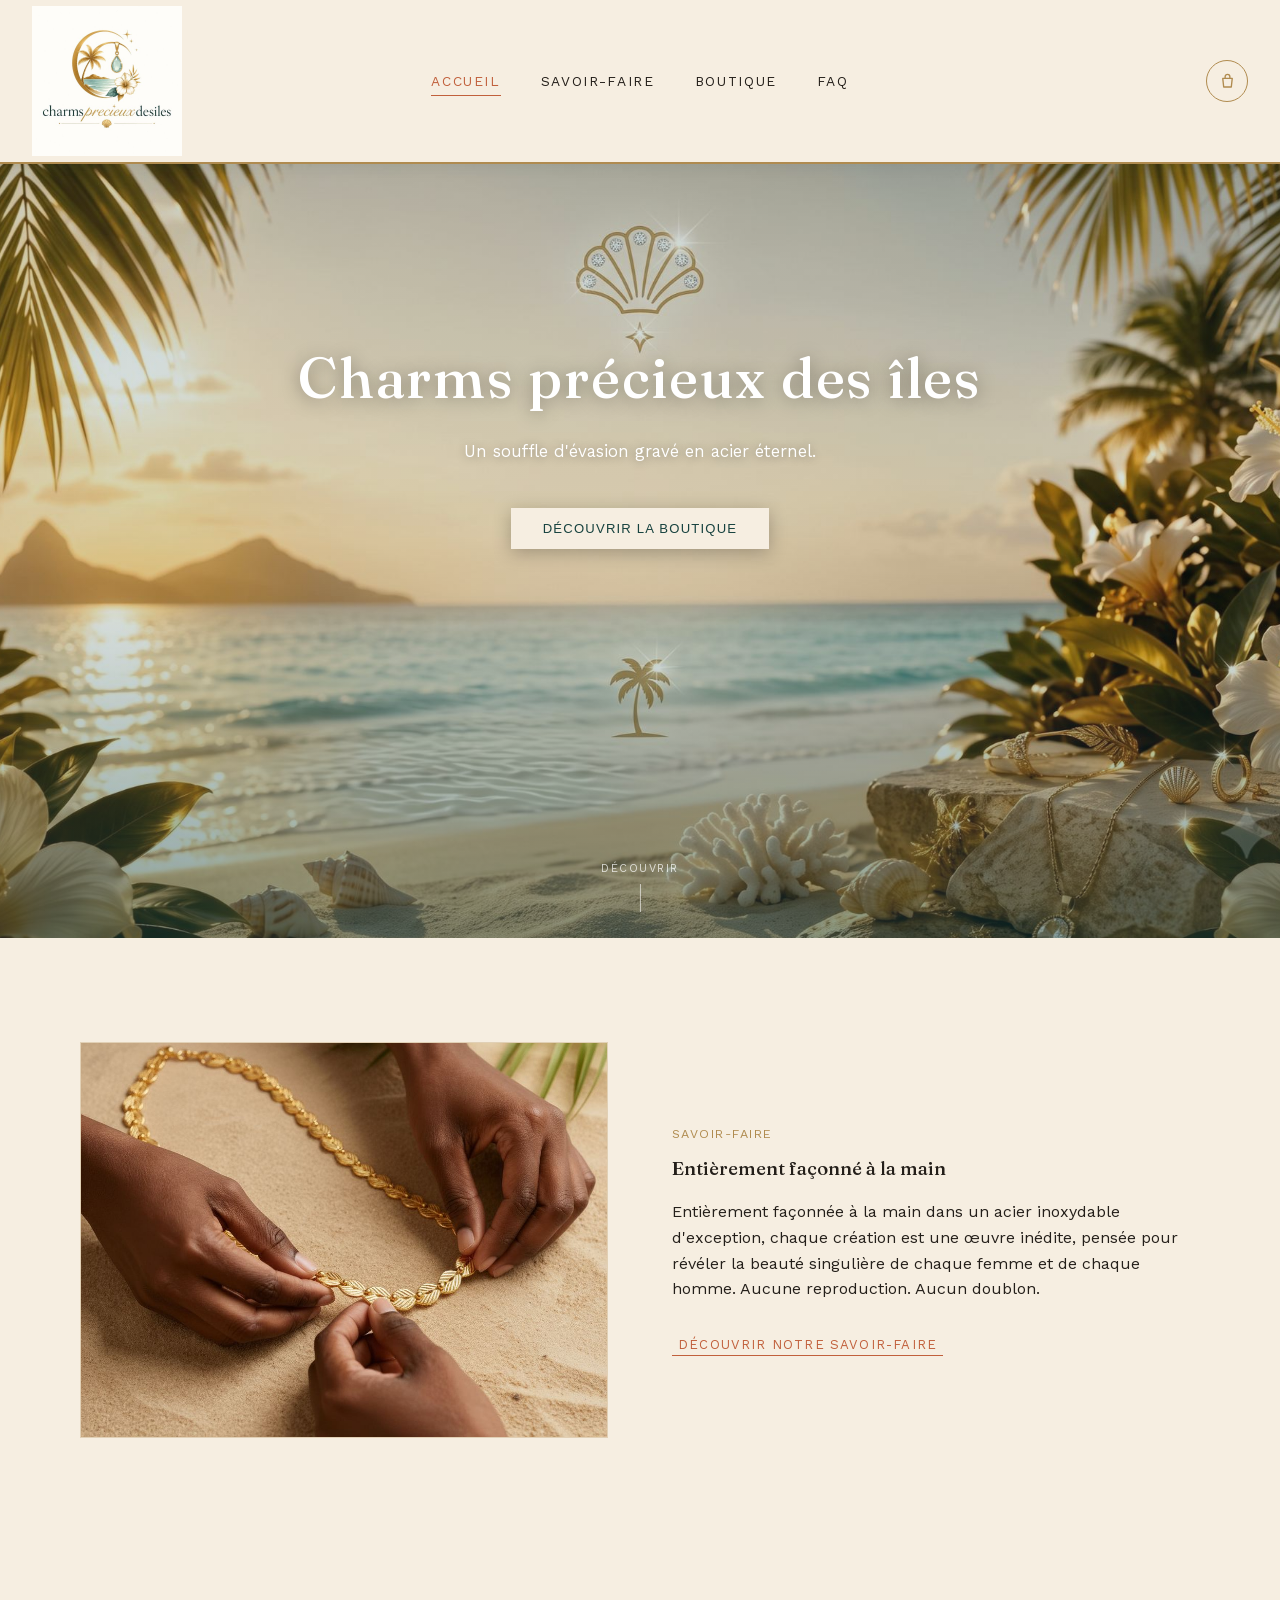
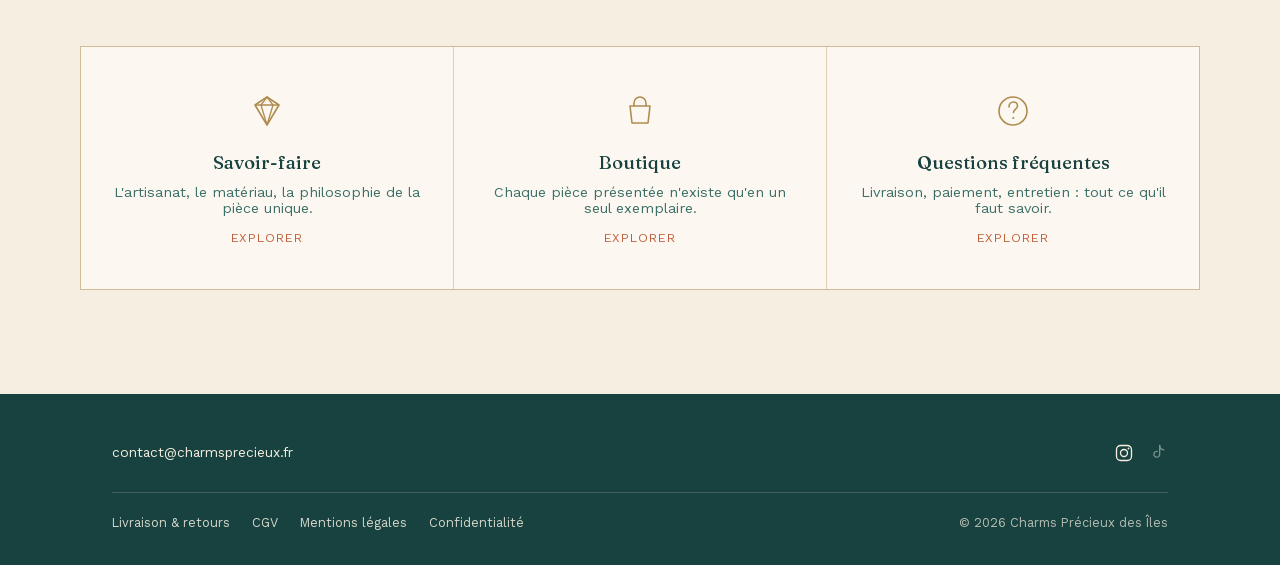
==== index.html @ 5892cc05 "Site Charms Précieux des Îles : version prête pour GitHub Pages - Photos extraites du HTML et compre" ====
<!DOCTYPE html>
<html lang="fr">
<head>
<meta charset="UTF-8">
<meta name="viewport" content="width=device-width, initial-scale=1.0">
<title>Charms Précieux des Îles · Bijoux uniques faits main en Martinique</title>
<meta name="description" content="Bijoux en acier inoxydable façonnés à la main en Martinique. Chaque pièce n'existe qu'en un seul exemplaire. Livraison en France métropolitaine et outre-mer.">
<meta property="og:title" content="Charms Précieux des Îles">
<meta property="og:description" content="Un souffle d'évasion gravé en acier éternel. Bijoux uniques faits main en Martinique.">
<meta property="og:image" content="images/hero.jpg">
<meta property="og:type" content="website">
<link rel="icon" type="image/jpeg" href="images/logo.jpg">
<link rel="preload" href="fonts/Fraunces-normal-latin.woff2" as="font" type="font/woff2" crossorigin>
<link rel="stylesheet" href="fonts/fonts.css">
<link rel="stylesheet" href="style.css">
</head>
<body>

<header>
  <div class="nav">
    <button class="marque" onclick="afficherPage('accueil')" aria-label="Accueil">
      <img src="images/logo.jpg" alt="Charms Précieux des Îles" width="150" height="150">
    </button>
    <div class="liens">
      <button data-page="accueil" onclick="afficherPage('accueil')">Accueil</button>
      <button data-page="savoir-faire" onclick="afficherPage('savoir-faire')">Savoir-faire</button>
      <button data-page="boutique" onclick="afficherPage('boutique')">Boutique</button>
      <button data-page="faq" onclick="afficherPage('faq')">FAQ</button>
    </div>
    <div class="espace-droite">
      <button class="bouton-panier" onclick="ouvrirPanier()" aria-label="Panier">
        <svg width="19" height="19" viewBox="0 0 24 24" fill="none"><path d="M6 8h12l-1.2 11H7.2L6 8Z" stroke="var(--or)" stroke-width="1.7" stroke-linejoin="round"/><path d="M9 8V6a3 3 0 016 0v2" stroke="var(--or)" stroke-width="1.7"/></svg>
        <span class="badge-panier vide" id="badge-panier">0</span>
      </button>
    </div>
  </div>
</header>

<main>
<!-- ==================== ACCUEIL ==================== -->
<div class="page actif" id="page-accueil">
  <div class="hero">
    <img src="images/hero.jpg" alt="Coucher de soleil sur l'océan, îles" fetchpriority="high">
    <div class="hero-contenu">
      <h1>Charms précieux des îles</h1>
      <p>Un souffle d'évasion gravé en acier éternel.</p>
      <button class="bouton-or" onclick="afficherPage('boutique')">Découvrir la boutique</button>
    </div>
    <div class="defiler"><span>Découvrir</span><span class="trait"></span></div>
  </div>

  <div class="teaser-sf contenu-max reveal">
    <div class="teaser-grille">
      <div class="teaser-image">
        <img src="images/faconnage.jpg" alt="Façonnage à la main d'un bijou en acier" loading="lazy">
      </div>
      <div>
        <span class="eyebrow">Savoir-faire</span>
        <h3>Entièrement façonné à la main</h3>
        <p>Entièrement façonnée à la main dans un acier inoxydable d'exception, chaque création est une œuvre inédite, pensée pour révéler la beauté singulière de chaque femme et de chaque homme. Aucune reproduction. Aucun doublon.</p>
        <button class="lien-souligne" onclick="afficherPage('savoir-faire')">Découvrir notre savoir-faire</button>
      </div>
    </div>
  </div>

  <div class="trilogie contenu-max">
    <div class="trilogie-grille">
      <button class="trilogie-carte reveal" onclick="afficherPage('savoir-faire')">
        <svg width="40" height="40" viewBox="0 0 40 40" fill="none"><path d="M8 14 L20 6 L32 14 L20 34 Z" stroke="var(--or)" stroke-width="1.6" stroke-linejoin="round"/><path d="M8 14 H32 M14 14 L20 6 L26 14 M14 14 L20 34 M26 14 L20 34" stroke="var(--or)" stroke-width="1.3"/></svg>
        <h3>Savoir-faire</h3>
        <p>L'artisanat, le matériau, la philosophie de la pièce unique.</p>
        <span class="mot">Explorer</span>
      </button>
      <button class="trilogie-carte reveal" onclick="afficherPage('boutique')">
        <svg width="40" height="40" viewBox="0 0 40 40" fill="none"><path d="M10 15h20l-2 17H12L10 15Z" stroke="var(--or)" stroke-width="1.6" stroke-linejoin="round"/><path d="M14 15v-3a6 6 0 0112 0v3" stroke="var(--or)" stroke-width="1.6"/></svg>
        <h3>Boutique</h3>
        <p>Chaque pièce présentée n'existe qu'en un seul exemplaire.</p>
        <span class="mot">Explorer</span>
      </button>
      <button class="trilogie-carte reveal" onclick="afficherPage('faq')">
        <svg width="40" height="40" viewBox="0 0 40 40" fill="none"><circle cx="20" cy="20" r="14" stroke="var(--or)" stroke-width="1.6"/><path d="M16 16c0-3 2-5 4.5-5s4 1.8 4 4c0 3-4 3.2-4 6.5" stroke="var(--or)" stroke-width="1.6" stroke-linecap="round"/><circle cx="20.3" cy="27" r="1.1" fill="var(--or)"/></svg>
        <h3>Questions fréquentes</h3>
        <p>Livraison, paiement, entretien : tout ce qu'il faut savoir.</p>
        <span class="mot">Explorer</span>
      </button>
    </div>
  </div>
</div>

<!-- ==================== SAVOIR-FAIRE ==================== -->
<div class="page" id="page-savoir-faire">
  <div class="page-entete contenu-max reveal">
    <div class="eyebrow" style="text-align:center;">Savoir-faire</div>
    <h2>L'excellence artisanale au cœur des Caraïbes</h2>
    <p>Bienvenue dans l'univers de Charms Précieux des Îles. Plus qu'une simple marque de bijoux, nous concevons de véritables fragments d'évasion, où la beauté brute de la nature rencontre la minutie de l'artisanat.</p>
  </div>

  <div class="bloc reveal">
    <div class="contenu-max bloc-grille">
      <div class="illustration">
        <img src="images/faconnage.jpg" alt="Façonnage à la main d'un bijou en acier" loading="lazy">
      </div>
      <div>
        <div class="eyebrow">L'artisanat au fil de l'eau</div>
        <h3>Entièrement façonné à la main</h3>
        <p>Entièrement façonnée à la main dans un acier inoxydable d'exception, chaque création est une œuvre inédite, pensée pour révéler la beauté singulière de chaque femme et de chaque homme.</p>
        <p>Aucune reproduction. Aucun doublon. Un bijou inaltérable et unique, pour une personne unique.</p>
      </div>
    </div>
  </div>

  <div class="bloc fond-teal reveal">
    <div class="contenu-max bloc-grille inverse">
      <div>
        <div class="eyebrow">L'inspiration</div>
        <h3>L'âme de la Martinique et l'esprit des îles</h3>
        <p>Nées des paysages époustouflants de la Martinique, nos collections sont une ode vibrante aux Caraïbes. L'éclat doré d'un coucher de soleil sur l'océan, la pureté des sables fins, la richesse des récifs coralliens : chaque bijou raconte une histoire d'eau cristalline et d'élégance tropicale.</p>
        <p>Nous capturons cette essence pour vous l'offrir, afin qu'un souffle de vacances et de soleil vous accompagne partout, à chaque instant.</p>
      </div>
      <div class="illustration">
        <img src="images/savoir-faire-1.jpg" alt="Corail et perles sur le sable, île en arrière-plan" loading="lazy">
      </div>
    </div>
  </div>

  <div class="bloc reveal">
    <div class="contenu-max bloc-grille">
      <div class="illustration">
        <img src="images/savoir-faire-2.jpg" alt="Outils d'orfèvre, perles et breloques sur bois, plage en arrière-plan" loading="lazy">
      </div>
      <div>
        <div class="eyebrow">L'exclusivité</div>
        <h3>La règle de l'unique</h3>
        <p>Le véritable luxe réside dans la rareté. C'est pourquoi nous rejetons la production en série. Chaque bracelet, chaque collier, chaque paire de boucles d'oreilles est entièrement pensé et façonné à la main, avec une précision d'orfèvre.</p>
        <p>Notre philosophie est stricte et assumée : aucune reproduction, aucun doublon. Chaque trésor appartient à celle ou celui qui saura s'en saisir en premier.</p>
      </div>
    </div>
  </div>

  <div class="bloc fond-teal reveal">
    <div class="contenu-max bloc-grille inverse">
      <div>
        <div class="eyebrow">Le matériau</div>
        <h3>Un pilier choisi pour durer</h3>
        <p>Un fragment d'évasion ne devrait jamais se ternir. C'est pour cette raison que nous avons fait de l'acier inoxydable de première qualité le pilier de nos créations.</p>
        <ul class="liste-materiau">
          <li><strong>Inaltérable et durable.</strong> Il ne noircit pas, ne s'oxyde pas et conserve son éclat doré jour après jour.</li>
          <li><strong>Totalement résistant à l'eau.</strong> Sous la douche, à la plage ou dans les lagons, votre bijou ne s'abîme jamais.</li>
          <li><strong>Hypoallergénique.</strong> Respectueux des peaux les plus sensibles, pour un confort absolu au quotidien.</li>
        </ul>
      </div>
      <div class="illustration">
        <img src="images/savoir-faire-3.jpg" alt="Façonnage à la main de chaînes en acier inoxydable, plage en arrière-plan" loading="lazy">
      </div>
    </div>
  </div>

  <div class="bloc reveal">
    <div class="contenu-max bloc-grille">
      <div class="illustration">
        <img src="images/savoir-faire-4.jpg" alt="Coquillages, perles et pierres naturelles sur bois" loading="lazy">
      </div>
      <div>
        <div class="eyebrow">Les trésors de la nature</div>
        <h3>Une alchimie entre force et délicatesse</h3>
        <p>Pour sublimer la force de l'acier, nous sélectionnons méticuleusement des éléments naturels d'une grande finesse : des coquillages déposés par les marées, des perles lumineuses, des coques de noix de coco polies.</p>
        <p>La nature ne crée jamais deux éléments identiques. Ces variations renforcent le caractère exclusif de nos bijoux, et donnent vie à nos créations.</p>
      </div>
    </div>
  </div>
</div>

<!-- ==================== BOUTIQUE ==================== -->
<div class="page" id="page-boutique">
  <div class="page-entete contenu-max reveal">
    <div class="eyebrow" style="text-align:center;">Boutique</div>
    <h2>Des pièces, chacune la dernière de son espèce</h2>
  </div>
  <div class="contenu-max">
    <div class="filtres" id="filtres">
      <button class="filtre actif" data-cat="tous">Toutes les pièces</button>
      <button class="filtre" data-cat="collier">Colliers</button>
      <button class="filtre" data-cat="bracelet">Bracelets</button>
      <button class="filtre" data-cat="boucle">Boucles d'oreilles</button>
    </div>
  </div>

  <div class="collection-bloc reveal" id="bloc-elixir">
    <div class="collection-entete">
      <h3>Élixir des Îles</h3>
      <div class="collection-diviseur"><span></span></div>
    </div>
    <div class="contenu-large">
      <div class="grille" id="grille-elixir"></div>
    </div>
  </div>

  <div class="collection-bloc reveal" id="bloc-essence">
    <div class="collection-entete">
      <h3>Essence des Caraïbes</h3>
      <div class="collection-diviseur"><span></span></div>
    </div>
    <div class="contenu-large">
      <div class="grille" id="grille-essence"></div>
    </div>
  </div>
</div>

<!-- ==================== FAQ ==================== -->
<div class="page" id="page-faq">
  <div class="page-entete contenu-max reveal">
    <div class="eyebrow" style="text-align:center;">FAQ</div>
    <h2>Questions fréquentes</h2>
  </div>
  <div class="contenu-max faq-liste reveal">
    <details class="faq-item">
      <summary>Qu'est-ce qu'une pièce unique chez Charms Précieux des Îles ?</summary>
      <p>Chaque création est façonnée à la main en un seul exemplaire. Une fois vendue, elle n'est jamais reproduite à l'identique : c'est la garantie que personne d'autre au monde ne portera la même.</p>
    </details>
    <details class="faq-item">
      <summary>Livrez-vous en France métropolitaine et dans les DOM-TOM ?</summary>
      <p>Oui, les commandes sont expédiées partout en France, métropole comme outre-mer, avec un numéro de suivi. Les frais et délais selon la destination sont détaillés sur la page <a href="#livraison-retours" data-page="livraison-retours">Livraison &amp; retours</a>, et toujours indiqués avant le paiement.</p>
    </details>
    <details class="faq-item">
      <summary>Quels moyens de paiement acceptez-vous ?</summary>
      <p>Le paiement se fait par carte bancaire, sur une page de paiement sécurisée Stripe : il suffit de cliquer sur « Acheter cette pièce ». Nous n'avons jamais accès à vos coordonnées bancaires. Pour une pièce qui n'affiche pas encore ce bouton, ajoutez-la au panier et envoyez-nous votre demande par e-mail : nous vous répondons avec un lien de paiement.</p>
    </details>
    <details class="faq-item">
      <summary>Puis-je changer d'avis et retourner ma commande ?</summary>
      <p>Oui. Vous disposez de 14 jours à compter de la réception pour nous informer que vous souhaitez retourner votre bijou, sans avoir à vous justifier. Il doit nous être renvoyé dans son état d'origine. Vous êtes remboursé(e) au plus tard 14 jours après votre demande, une fois la pièce reçue. Toutes les étapes sont sur la page <a href="#livraison-retours" data-page="livraison-retours">Livraison &amp; retours</a> et dans nos <a href="#cgv" data-page="cgv">conditions générales de vente</a>.</p>
    </details>
    <details class="faq-item">
      <summary>Comment entretenir mon bijou en acier inoxydable ?</summary>
      <p>Il ne noircit pas, ne s'oxyde pas et résiste totalement à l'eau : douche, plage ou lagon ne l'abîment pas. Il est aussi hypoallergénique, pour un confort au quotidien. Les éléments naturels (coquillages, nacre, perles) gagnent à être essuyés délicatement avec un chiffon doux après un bain de mer.</p>
    </details>
    <details class="faq-item">
      <summary>Une pièce marquée vendue reviendra-t-elle en stock ?</summary>
      <p>Non. Le principe de la maison est l'absence totale de reproduction : une fois vendue, une pièce ne revient jamais en stock, sous aucune forme.</p>
    </details>
  </div>
</div>

<!-- ==================== MENTIONS LÉGALES ==================== -->
<div class="page" id="page-mentions-legales">
  <div class="page-entete contenu-max">
    <div class="eyebrow" style="text-align:center;">Informations légales</div>
    <h2>Mentions légales</h2>
  </div>
  <div class="legal">
    <p class="maj">Dernière mise à jour : novembre 2026</p>

    <h3>Éditeur du site</h3>
    <p>Le présent site est édité par :</p>
    <ul>
      <li><strong><span class="a-completer">[À COMPLÉTER : Prénom NOM]</span> (EI)</strong>, entrepreneur individuel, exerçant sous le nom commercial « Charms Précieux des Îles »</li>
      <li>Adresse : <span class="a-completer">[À COMPLÉTER : adresse postale complète]</span></li>
      <li>SIREN : <span class="a-completer">[À COMPLÉTER : 9 chiffres]</span></li>
      <li>Immatriculation : <span class="a-completer">[À COMPLÉTER : Registre national des entreprises (RNE), ou autre mention indiquée sur l'avis de situation INSEE]</span></li>
      <li>TVA : TVA non applicable, art. 293 B du CGI <span class="a-completer">[À CONFIRMER : uniquement si l'entreprise est en franchise de TVA]</span></li>
      <li>E-mail : <a href="mailto:contact@charmsprecieux.fr">contact@charmsprecieux.fr</a></li>
      <li>Téléphone : <span class="a-completer">[À COMPLÉTER]</span></li>
    </ul>
    <p>Directrice ou directeur de la publication : <span class="a-completer">[À COMPLÉTER : Prénom NOM]</span>.</p>

    <h3>Hébergement</h3>
    <p>Le site est hébergé par <strong>GitHub, Inc.</strong> (service GitHub Pages), 88 Colin P. Kelly Jr. Street, San Francisco, CA 94107, États-Unis. Téléphone : <span class="a-completer">[À VÉRIFIER : +1 877 448 4820]</span>.</p>

    <h3>Propriété intellectuelle</h3>
    <p>L'ensemble des contenus de ce site (textes, photographies, logo, créations présentées, nom « Charms Précieux des Îles ») est la propriété exclusive de l'éditeur, sauf mention contraire. Toute reproduction, représentation ou réutilisation, totale ou partielle, sans autorisation écrite préalable est interdite.</p>

    <h3>Données personnelles</h3>
    <p>Les informations sur le traitement de vos données figurent dans notre <a href="#confidentialite" data-page="confidentialite">politique de confidentialité</a>. Le site n'utilise aucun cookie publicitaire ni outil de mesure d'audience.</p>

    <h3>Conditions de vente</h3>
    <p>Les ventes réalisées sur ce site sont régies par nos <a href="#cgv" data-page="cgv">conditions générales de vente</a>.</p>
  </div>
</div>

<!-- ==================== CGV ==================== -->
<div class="page" id="page-cgv">
  <div class="page-entete contenu-max">
    <div class="eyebrow" style="text-align:center;">Informations légales</div>
    <h2>Conditions générales de vente</h2>
  </div>
  <div class="legal">
    <p class="maj">En vigueur au : novembre 2026</p>

    <h3>1. Objet</h3>
    <p>Les présentes conditions générales de vente (CGV) s'appliquent à toutes les ventes de bijoux conclues sur le site Charms Précieux des Îles entre l'éditeur du site (le « Vendeur », dont l'identité figure dans les <a href="#mentions-legales" data-page="mentions-legales">mentions légales</a>) et toute personne physique agissant à des fins non professionnelles (le « Client »). Toute commande implique l'acceptation des CGV en vigueur au jour de la commande.</p>

    <h3>2. Les pièces</h3>
    <p>Les bijoux sont façonnés à la main, en acier inoxydable associé à des éléments naturels (coquillages, nacre, perles, pierres, coco). <strong>Chaque pièce est unique et n'existe qu'en un seul exemplaire.</strong> Les photographies sont aussi fidèles que possible. Les matières naturelles présentent des variations de teinte, de forme et d'aspect qui font partie du caractère de chaque pièce et ne constituent pas un défaut.</p>

    <h3>3. Prix</h3>
    <p>Les prix sont indiqués en euros, toutes taxes comprises. <span class="a-completer">[À CONFIRMER : TVA non applicable, art. 293 B du CGI.]</span> Les frais de livraison s'ajoutent au prix. Leur montant est affiché sur la page <a href="#livraison-retours" data-page="livraison-retours">Livraison &amp; retours</a> et sur la page de paiement, avant toute validation. Le prix applicable est celui affiché au moment de la commande.</p>

    <h3>4. Commande</h3>
    <p>Le Client choisit une pièce et clique sur « Acheter cette pièce ». Il est alors dirigé vers une page de paiement sécurisée, sur laquelle il renseigne ses coordonnées et son adresse de livraison, vérifie le récapitulatif (pièce, prix, frais de livraison, total) puis valide son paiement. La commande est ferme dès la validation du paiement. Une confirmation est envoyée par e-mail.</p>
    <p>Le Client peut aussi demander une pièce par e-mail. Une proposition de commande et un lien de paiement lui sont alors adressés. La vente est conclue au paiement.</p>
    <p>Chaque pièce étant unique, si deux commandes portent sur la même pièce, seule la première payée est retenue. L'autre Client est prévenu sans délai et intégralement remboursé, au plus tard sous 14 jours.</p>

    <h3>5. Paiement</h3>
    <p>Le paiement s'effectue par carte bancaire, au moment de la commande, via le prestataire de paiement sécurisé Stripe. Selon l'appareil du Client, d'autres moyens proposés par Stripe peuvent être disponibles (Apple Pay, Google Pay…). Le Vendeur n'a jamais accès aux données bancaires du Client.</p>

    <h3>6. Livraison</h3>
    <p>Les pièces sont livrées en France métropolitaine et en outre-mer, à l'adresse indiquée lors de la commande, dans les délais indiqués sur la page <a href="#livraison-retours" data-page="livraison-retours">Livraison &amp; retours</a>. À défaut d'indication, la livraison intervient au plus tard 30 jours après la commande. Si ce délai n'est pas respecté, le Client peut, après avoir demandé au Vendeur de livrer dans un délai supplémentaire raisonnable, resté sans effet, résoudre le contrat par écrit et être remboursé (articles L216-1 et suivants du Code de la consommation). Les risques de perte ou de détérioration sont transférés au Client au moment où il prend physiquement possession de la pièce.</p>

    <h3>7. Droit de rétractation</h3>
    <p>Conformément aux articles L221-18 et suivants du Code de la consommation, le Client dispose d'un délai de <strong>14 jours à compter de la réception</strong> de sa commande pour se rétracter, sans avoir à motiver sa décision.</p>
    <h4>Comment se rétracter</h4>
    <p>Le Client informe le Vendeur de sa décision avant l'expiration du délai par une déclaration dénuée d'ambiguïté, par e-mail à <a href="mailto:contact@charmsprecieux.fr">contact@charmsprecieux.fr</a> ou par courrier, en utilisant s'il le souhaite le formulaire figurant en fin de CGV. Il renvoie ensuite la pièce, au plus tard 14 jours après avoir communiqué sa décision, à l'adresse : <span class="a-completer">[À COMPLÉTER : adresse de retour]</span>.</p>
    <h4>Frais et état du retour</h4>
    <p>Les frais de renvoi sont à la charge du Client. <span class="a-completer">[À CONFIRMER : ou « pris en charge par le Vendeur »]</span> La pièce doit être retournée complète, dans son emballage d'origine si possible, et soigneusement protégée. La responsabilité du Client peut être engagée en cas de dépréciation résultant de manipulations autres que celles nécessaires pour établir la nature et les caractéristiques de la pièce.</p>
    <h4>Remboursement</h4>
    <p>Le Vendeur rembourse la totalité des sommes versées, y compris les frais de livraison initiaux (sur la base du mode de livraison standard), au plus tard 14 jours après avoir été informé de la décision du Client. Le remboursement utilise le même moyen de paiement que la commande, sauf accord contraire. Le Vendeur peut différer le remboursement jusqu'à la réception de la pièce ou jusqu'à ce que le Client ait fourni une preuve de son expédition, la date retenue étant celle du premier de ces faits.</p>
    <h4>Exception</h4>
    <p>Le droit de rétractation ne s'applique pas aux pièces confectionnées selon les spécifications du Client ou nettement personnalisées à sa demande (article L221-28, 3° du Code de la consommation). Les pièces uniques présentées en boutique ne sont pas concernées par cette exception : le droit de rétractation s'y applique.</p>

    <h3>8. Garanties légales</h3>
    <p>Toutes les pièces bénéficient de la garantie légale de conformité (articles L217-3 à L217-20 du Code de la consommation) et de la garantie légale des vices cachés (articles 1641 à 1649 du Code civil).</p>
    <div class="encadre">
      <p>Le consommateur dispose d'un délai de deux ans à compter de la délivrance du bien pour obtenir la mise en œuvre de la garantie légale de conformité en cas d'apparition d'un défaut de conformité. Durant ce délai, le consommateur n'est tenu d'établir que l'existence du défaut de conformité et non la date d'apparition de celui-ci.</p>
      <p>La garantie légale de conformité donne au consommateur droit à la réparation ou au remplacement du bien dans un délai de trente jours suivant sa demande, sans frais et sans inconvénient majeur pour lui. Si la réparation et le remplacement sont impossibles, ou si le professionnel ne s'exécute pas, le consommateur a droit à une réduction du prix ou à la résolution du contrat, avec remboursement intégral contre restitution du bien. Tout bien réparé dans le cadre de la garantie légale de conformité bénéficie d'une extension de cette garantie de six mois.</p>
      <p>Le professionnel qui fait obstacle de mauvaise foi à la mise en œuvre de la garantie légale de conformité encourt une amende civile d'un montant maximal de 300 000 euros, qui peut être porté jusqu'à 10 % du chiffre d'affaires moyen annuel (article L241-5 du Code de la consommation).</p>
      <p>Le consommateur bénéficie également de la garantie légale des vices cachés en application des articles 1641 à 1649 du Code civil, pendant une durée de deux ans à compter de la découverte du défaut. Cette garantie donne droit à une réduction de prix si le bien est conservé, ou à un remboursement intégral contre restitution du bien.</p>
    </div>
    <p>Chaque pièce étant unique, un remplacement à l'identique est impossible : en cas de défaut, la pièce est réparée lorsque c'est possible, sinon le Client est remboursé. Les variations naturelles des matières décrites à l'article 2 ne constituent pas un défaut de conformité.</p>

    <h3>9. Réclamations et médiation</h3>
    <p>Toute réclamation peut être adressée à <a href="mailto:contact@charmsprecieux.fr">contact@charmsprecieux.fr</a>. En cas de litige non résolu après une réclamation écrite, le Client peut recourir gratuitement au médiateur de la consommation suivant : <span class="a-completer">[À COMPLÉTER : nom, adresse et site internet du médiateur auquel l'entreprise adhère (obligatoire)]</span>.</p>

    <h3>10. Données personnelles</h3>
    <p>Les données collectées lors d'une commande sont traitées conformément à notre <a href="#confidentialite" data-page="confidentialite">politique de confidentialité</a>.</p>

    <h3>11. Droit applicable</h3>
    <p>Les présentes CGV sont soumises au droit français. À défaut d'accord amiable, le litige peut être porté devant les juridictions compétentes dans les conditions prévues par la loi.</p>

    <h3>Annexe : formulaire de rétractation</h3>
    <div class="encadre">
      <p><em>Veuillez compléter et renvoyer le présent formulaire uniquement si vous souhaitez vous rétracter du contrat.</em></p>
      <p>À l'attention de <span class="a-completer">[Prénom NOM]</span>, Charms Précieux des Îles, <span class="a-completer">[adresse]</span>, contact@charmsprecieux.fr :</p>
      <p>Je vous notifie par la présente ma rétractation du contrat portant sur la vente du bien ci-dessous :<br>
      Nom de la pièce :<br>
      Commandée le : &nbsp;&nbsp;&nbsp;&nbsp; / reçue le :<br>
      Nom du client :<br>
      Adresse du client :<br>
      Signature du client (uniquement en cas de notification sur papier) :<br>
      Date :</p>
    </div>
  </div>
</div>

<!-- ==================== CONFIDENTIALITÉ ==================== -->
<div class="page" id="page-confidentialite">
  <div class="page-entete contenu-max">
    <div class="eyebrow" style="text-align:center;">Informations légales</div>
    <h2>Politique de confidentialité</h2>
  </div>
  <div class="legal">
    <p class="maj">Dernière mise à jour : novembre 2026</p>

    <h3>Qui est responsable de vos données ?</h3>
    <p><span class="a-completer">[À COMPLÉTER : Prénom NOM]</span>, entrepreneur individuel exerçant sous le nom « Charms Précieux des Îles » (coordonnées complètes dans les <a href="#mentions-legales" data-page="mentions-legales">mentions légales</a>). Contact : <a href="mailto:contact@charmsprecieux.fr">contact@charmsprecieux.fr</a>.</p>

    <h3>Quelles données, pourquoi, combien de temps ?</h3>
    <table>
      <tr><th>Situation</th><th>Données</th><th>Finalité et base légale</th><th>Durée</th></tr>
      <tr><td>Achat d'une pièce</td><td>Nom, e-mail, adresse de livraison, téléphone éventuel, pièce achetée, montant</td><td>Exécuter la commande, livrer, gérer retours et garanties (contrat) ; comptabilité (obligation légale)</td><td>10 ans pour les pièces comptables, 5 ans pour le reste après la commande</td></tr>
      <tr><td>Paiement</td><td>Données de carte bancaire</td><td>Traitées uniquement par Stripe. Nous n'y avons jamais accès.</td><td>Selon la politique de Stripe</td></tr>
      <tr><td>E-mail envoyé à la boutique</td><td>Adresse e-mail, contenu du message</td><td>Répondre à votre demande (intérêt légitime ou mesures précontractuelles)</td><td>3 ans après le dernier échange</td></tr>
      <tr><td>Visite du site</td><td>Adresse IP et données techniques de connexion</td><td>Sécurité et fonctionnement du site par l'hébergeur (intérêt légitime)</td><td>Durée courte, selon l'hébergeur</td></tr>
    </table>
    <p>Nous ne vendons ni ne louons vos données, et nous ne vous envoyons pas de publicité sans votre accord.</p>

    <h3>Cookies et traceurs</h3>
    <p>Ce site n'utilise <strong>aucun cookie publicitaire, aucun outil de mesure d'audience et aucun réseau social intégré</strong>. Les polices d'écriture sont hébergées sur le site lui-même. Seul le contenu de votre panier est mémorisé dans votre navigateur, pour le retrouver à votre prochaine visite. Il n'est envoyé à personne. Ce stockage est strictement nécessaire au service que vous demandez et ne requiert pas de consentement. La page de paiement Stripe, sur laquelle vous êtes redirigé(e), utilise ses propres cookies, nécessaires à la sécurité du paiement.</p>

    <h3>Qui reçoit vos données ?</h3>
    <ul>
      <li><strong>Stripe</strong> (Stripe Payments Europe Ltd., Irlande) : paiement et prévention de la fraude ;</li>
      <li><strong>Le transporteur</strong> <span class="a-completer">[À COMPLÉTER : ex. La Poste / Colissimo]</span> : livraison ;</li>
      <li><strong>GitHub, Inc.</strong> (États-Unis) : hébergement du site ;</li>
      <li><strong>Notre messagerie</strong> <span class="a-completer">[À COMPLÉTER : fournisseur de l'adresse e-mail, ex. Gmail, OVH…]</span> : échanges par e-mail.</li>
    </ul>
    <p>Certains de ces prestataires peuvent traiter des données hors de l'Union européenne, notamment aux États-Unis. Ces transferts sont encadrés par le cadre de protection des données UE–États-Unis (Data Privacy Framework) ou par les clauses contractuelles types de la Commission européenne.</p>

    <h3>Vos droits</h3>
    <p>Vous disposez d'un droit d'accès, de rectification, d'effacement, de limitation, d'opposition et de portabilité de vos données, ainsi que du droit de définir des directives sur leur sort après votre décès. Pour les exercer, écrivez à <a href="mailto:contact@charmsprecieux.fr">contact@charmsprecieux.fr</a>. Nous répondons dans un délai d'un mois. Vous pouvez aussi adresser une réclamation à la CNIL (<a href="https://www.cnil.fr" target="_blank" rel="noopener">www.cnil.fr</a>).</p>

    <h3>Liens externes</h3>
    <p>Les liens vers Instagram ou TikTok vous conduisent sur des services tiers, soumis à leur propre politique de confidentialité.</p>
  </div>
</div>

<!-- ==================== LIVRAISON & RETOURS ==================== -->
<div class="page" id="page-livraison-retours">
  <div class="page-entete contenu-max">
    <div class="eyebrow" style="text-align:center;">Informations pratiques</div>
    <h2>Livraison &amp; retours</h2>
  </div>
  <div class="legal">
    <p class="maj">Dernière mise à jour : novembre 2026</p>

    <h3>Où livrons-nous ?</h3>
    <p>Partout en France : métropole (Corse comprise) et outre-mer. Les pièces sont expédiées depuis <span class="a-completer">[À COMPLÉTER : la Martinique ?]</span>, soigneusement emballées, avec un numéro de suivi envoyé par e-mail.</p>

    <h3>Frais et délais</h3>
    <table>
      <tr><th>Destination</th><th>Frais</th><th>Délai indicatif après expédition</th></tr>
      <tr><td>Martinique</td><td><span class="a-completer">[À COMPLÉTER] €</span></td><td><span class="a-completer">[À COMPLÉTER] jours ouvrés</span></td></tr>
      <tr><td>Autres départements et régions d'outre-mer</td><td><span class="a-completer">[À COMPLÉTER] €</span></td><td><span class="a-completer">[À COMPLÉTER] jours ouvrés</span></td></tr>
      <tr><td>France métropolitaine</td><td><span class="a-completer">[À COMPLÉTER] €</span></td><td><span class="a-completer">[À COMPLÉTER] jours ouvrés</span></td></tr>
    </table>
    <p>Les commandes sont préparées et expédiées sous <span class="a-completer">[À COMPLÉTER : ex. 2 à 3]</span> jours ouvrés. Les frais exacts sont toujours affichés sur la page de paiement, avant validation. Selon la destination, des taxes ou formalités locales peuvent s'appliquer aux envois entre territoires <span class="a-completer">[À VÉRIFIER avec le transporteur]</span>.</p>

    <h3>À la réception</h3>
    <p>Si le colis semble abîmé, refusez-le ou émettez des réserves auprès du transporteur, prenez des photos et écrivez-nous à <a href="mailto:contact@charmsprecieux.fr">contact@charmsprecieux.fr</a> : nous trouverons une solution.</p>

    <h3>Retourner une pièce</h3>
    <ol>
      <li><strong>Prévenez-nous dans les 14 jours</strong> suivant la réception, par e-mail à <a href="mailto:contact@charmsprecieux.fr">contact@charmsprecieux.fr</a>, en indiquant la pièce concernée. Vous n'avez pas à vous justifier.</li>
      <li><strong>Renvoyez la pièce dans les 14 jours suivants</strong>, bien protégée, de préférence en envoi suivi, à l'adresse que nous vous communiquons. Les frais de retour sont à votre charge. <span class="a-completer">[À CONFIRMER]</span></li>
      <li><strong>Vous êtes remboursé(e)</strong>, frais de livraison initiaux compris, au plus tard 14 jours après votre demande, dès que nous avons reçu la pièce ou la preuve de son expédition.</li>
    </ol>
    <p>Chaque pièce étant unique, un échange contre la même pièce n'est pas possible : il suffit de retourner la pièce et d'en choisir une autre.</p>

    <h3>Un défaut ?</h3>
    <p>Si votre bijou présente un défaut, vous bénéficiez des garanties légales décrites dans nos <a href="#cgv" data-page="cgv">conditions générales de vente</a>. Écrivez-nous avec une photo : nous réparons la pièce ou vous remboursons.</p>
  </div>
</div>
</main>

<footer>
  <div class="contenu-max">
    <div class="footer-int">
      <a href="mailto:contact@charmsprecieux.fr">contact@charmsprecieux.fr</a>
      <div class="reseaux">
        <a href="https://www.instagram.com/charmsprecieuxdesiles/" target="_blank" rel="noopener" aria-label="Instagram" title="Instagram">
          <svg width="20" height="20" viewBox="0 0 24 24" fill="none"><rect x="3" y="3" width="18" height="18" rx="5" stroke="var(--sable)" stroke-width="1.6"/><circle cx="12" cy="12" r="4.2" stroke="var(--sable)" stroke-width="1.6"/><circle cx="17.4" cy="6.6" r="1.1" fill="var(--sable)"/></svg>
        </a>
        <!-- TikTok : remplacer href="#" par le lien du compte, et retirer class="inactif" et onclick -->
        <a href="#" class="inactif" title="Lien TikTok à venir" aria-label="TikTok" onclick="return false;">
          <svg width="20" height="20" viewBox="0 0 24 24" fill="none"><path d="M14 3v10.5a3.5 3.5 0 11-3-3.46" stroke="var(--sable)" stroke-width="1.6" stroke-linecap="round"/><path d="M14 3c0 3 2.2 5 5 5.2" stroke="var(--sable)" stroke-width="1.6" stroke-linecap="round"/></svg>
        </a>
      </div>
    </div>
    <div class="footer-legal">
      <nav aria-label="Informations légales">
        <a href="#livraison-retours" data-page="livraison-retours">Livraison &amp; retours</a>
        <a href="#cgv" data-page="cgv">CGV</a>
        <a href="#mentions-legales" data-page="mentions-legales">Mentions légales</a>
        <a href="#confidentialite" data-page="confidentialite">Confidentialité</a>
      </nav>
      <span>© 2026 Charms Précieux des Îles</span>
    </div>
  </div>
</footer>

<!-- ==================== FICHE PRODUIT PLEIN ÉCRAN ==================== -->
<div class="voile-produit" id="voile-produit">
  <div class="fp-entete">
    <div class="fp-fil">Boutique / <span id="fp-fil-nom"></span></div>
    <button class="fp-fermer" onclick="fermerDetail()" aria-label="Fermer">&times;</button>
  </div>
  <div class="fp-corps">
    <div>
      <div class="fp-carrousel" id="fp-carrousel"></div>
      <div class="fp-points" id="fp-points"></div>
    </div>
    <div class="fp-info">
      <span class="eyebrow" id="fp-collection"></span>
      <h2 id="fp-nom"></h2>
      <div class="piece-unique">pièce unique</div>
      <p class="fp-desc" id="fp-desc"></p>
      <div class="fp-prix" id="fp-prix"></div>
      <div id="fp-bouton"></div>
    </div>
  </div>
</div>

<div class="voile" id="voile-panier">
  <div class="panneau" style="max-width:420px;">
    <button class="fermer" onclick="fermerTout()" aria-label="Fermer">&times;</button>
    <h3>Votre sélection</h3>
    <p class="sous-titre">Ces pièces sont uniques : réservez-les vite.</p>
    <div id="liste-panier"></div>
    <button class="bouton-principal" id="bouton-envoyer-panier" style="margin-top:16px; width:100%;" onclick="envoyerPanier()">Demander ces pièces par e-mail</button>
    <p class="panier-note">Nous vous répondons avec la confirmation de disponibilité et un lien de paiement sécurisé.</p>
  </div>
</div>

<script src="produits.js"></script>
<script src="script.js"></script>
</body>
</html>
---- fonts/fonts.css ----
/* Polices hébergées sur le site (pas d'appel à Google) */
@font-face {
  font-family: 'Fraunces';
  font-style: italic;
  font-weight: 300;
  font-display: swap;
  src: url(Fraunces-italic-latin-ext.woff2) format('woff2');
  unicode-range: U+0100-02BA, U+02BD-02C5, U+02C7-02CC, U+02CE-02D7, U+02DD-02FF, U+0304, U+0308, U+0329, U+1D00-1DBF, U+1E00-1E9F, U+1EF2-1EFF, U+2020, U+20A0-20AB, U+20AD-20C4, U+2113, U+2C60-2C7F, U+A720-A7FF;
}
@font-face {
  font-family: 'Fraunces';
  font-style: italic;
  font-weight: 300;
  font-display: swap;
  src: url(Fraunces-italic-latin.woff2) format('woff2');
  unicode-range: U+0000-00FF, U+0131, U+0152-0153, U+02BB-02BC, U+02C6, U+02DA, U+02DC, U+0304, U+0308, U+0329, U+2000-206F, U+20AC, U+2122, U+2191, U+2193, U+2212, U+2215, U+FEFF, U+FFFD;
}
@font-face {
  font-family: 'Fraunces';
  font-style: normal;
  font-weight: 300 600;
  font-display: swap;
  src: url(Fraunces-normal-latin-ext.woff2) format('woff2');
  unicode-range: U+0100-02BA, U+02BD-02C5, U+02C7-02CC, U+02CE-02D7, U+02DD-02FF, U+0304, U+0308, U+0329, U+1D00-1DBF, U+1E00-1E9F, U+1EF2-1EFF, U+2020, U+20A0-20AB, U+20AD-20C4, U+2113, U+2C60-2C7F, U+A720-A7FF;
}
@font-face {
  font-family: 'Fraunces';
  font-style: normal;
  font-weight: 300 600;
  font-display: swap;
  src: url(Fraunces-normal-latin.woff2) format('woff2');
  unicode-range: U+0000-00FF, U+0131, U+0152-0153, U+02BB-02BC, U+02C6, U+02DA, U+02DC, U+0304, U+0308, U+0329, U+2000-206F, U+20AC, U+2122, U+2191, U+2193, U+2212, U+2215, U+FEFF, U+FFFD;
}
@font-face {
  font-family: 'Work Sans';
  font-style: normal;
  font-weight: 400 600;
  font-display: swap;
  src: url(WorkSans-normal-latin-ext.woff2) format('woff2');
  unicode-range: U+0100-02BA, U+02BD-02C5, U+02C7-02CC, U+02CE-02D7, U+02DD-02FF, U+0304, U+0308, U+0329, U+1D00-1DBF, U+1E00-1E9F, U+1EF2-1EFF, U+2020, U+20A0-20AB, U+20AD-20C4, U+2113, U+2C60-2C7F, U+A720-A7FF;
}
@font-face {
  font-family: 'Work Sans';
  font-style: normal;
  font-weight: 400 600;
  font-display: swap;
  src: url(WorkSans-normal-latin.woff2) format('woff2');
  unicode-range: U+0000-00FF, U+0131, U+0152-0153, U+02BB-02BC, U+02C6, U+02DA, U+02DC, U+0304, U+0308, U+0329, U+2000-206F, U+20AC, U+2122, U+2191, U+2193, U+2212, U+2215, U+FEFF, U+FFFD;
}
---- style.css ----
:root {
  --sable: #F6EEE1;
  --sable-carte: #FCF8F1;
  --lagon: #17423F;
  --lagon-clair: #3B6F68;
  --corail: #C1603C;
  --or: #B08B4F;
  --encre: #241F1A;
  --ligne: rgba(176, 139, 79, 0.3);
  --rythme: 104px;
}
* { box-sizing: border-box; }
body { margin: 0; background: var(--sable); color: var(--encre); font-family: 'Work Sans', sans-serif; line-height: 1.6; }
h1, h2, h3 { font-family: 'Fraunces', serif; font-weight: 500; margin: 0; }
a { color: inherit; }
img, svg { max-width: 100%; display: block; }
.contenu-max { max-width: 1120px; margin: 0 auto; padding: 0 32px; }
.contenu-large { max-width: 1320px; margin: 0 auto; padding: 0 32px; }

/* ---- REVEAL TRANSITIONS ---- */
.reveal { opacity: 0; transform: translateY(24px); transition: opacity .7s cubic-bezier(.2,.7,.2,1), transform .7s cubic-bezier(.2,.7,.2,1); }
.reveal.visible { opacity: 1; transform: translateY(0); }

/* ---- HEADER ---- */
header { position: sticky; top: 0; z-index: 20; background: var(--sable); border-bottom: 2px solid var(--or); box-shadow: 0 2px 14px rgba(23,66,63,0.08); }
.nav { max-width: 1280px; margin: 0 auto; padding: 6px 32px; display: grid; grid-template-columns: 1fr auto 1fr; align-items: center; column-gap: 24px; }
.nav .marque { border: none; background: none; padding: 0; cursor: pointer; justify-self: start; }
.nav .marque img { height: 150px; width: auto; display: block; object-fit: contain; }
.nav .liens { display: flex; gap: 40px; justify-self: center; }
.nav .liens button { background: none; border: none; font-family: 'Work Sans', sans-serif; font-size: 0.86rem; letter-spacing: 0.12em; text-transform: uppercase; cursor: pointer; color: var(--encre); padding: 6px 0; border-bottom: 1.5px solid transparent; transition: border-color .3s ease, color .3s ease; }
.nav .liens button:hover, .nav .liens button.actif { border-bottom-color: var(--corail); color: var(--corail); }
.nav .espace-droite { justify-self: end; }
.bouton-panier { position: relative; background: none; border: 1px solid var(--or); border-radius: 999px; width: 42px; height: 42px; display: flex; align-items: center; justify-content: center; cursor: pointer; transition: background .3s ease; }
.bouton-panier:hover { background: var(--or); }
.bouton-panier:hover svg path, .bouton-panier:hover svg rect { stroke: var(--sable); }
.badge-panier { position: absolute; top: -6px; right: -6px; background: var(--corail); color: var(--sable); font-size: 0.65rem; font-weight: 600; width: 18px; height: 18px; border-radius: 50%; display: flex; align-items: center; justify-content: center; }
.badge-panier.vide { display: none; }

.page { display: none; }
.page.actif { display: block; }

/* ---- ACCUEIL ---- */
.hero { position: relative; min-height: 86vh; display: flex; align-items: flex-start; justify-content: center; text-align: center; overflow: hidden; }
.hero img { position: absolute; inset: 0; width: 100%; height: 100%; object-fit: cover; object-position: center 25%; transform: scale(1.06); animation: heroZoom 16s ease-in-out infinite alternate; }
@keyframes heroZoom { from { transform: scale(1.06); } to { transform: scale(1); } }
.hero::after { content: ""; position: absolute; inset: 0; background: linear-gradient(180deg, rgba(23,66,63,0.22), rgba(23,66,63,0.15) 55%, rgba(23,66,63,0.5)); }
.hero-contenu { position: relative; z-index: 2; color: #fff; padding: 24px; margin-top: 16vh; }
.hero-contenu h1 { font-size: clamp(2.2rem, 5vw, 3.6rem); letter-spacing: 0.03em; text-shadow: 0 2px 18px rgba(0,0,0,0.35); }
.hero-contenu p { margin-top: 14px; font-size: 1.05rem; text-shadow: 0 1px 10px rgba(0,0,0,0.35); }
.bouton-or { display: inline-block; margin-top: 26px; padding: 13px 32px; border: none; color: var(--lagon); background: var(--sable); text-decoration: none; font-size: 0.82rem; letter-spacing: 0.09em; text-transform: uppercase; cursor: pointer; box-shadow: 0 4px 18px rgba(0,0,0,0.25); transition: background .3s ease, transform .3s ease; }
.bouton-or:hover { background: #fff; transform: translateY(-2px); }
.defiler { position: absolute; bottom: 26px; left: 50%; transform: translateX(-50%); z-index: 2; color: rgba(255,255,255,0.75); display: flex; flex-direction: column; align-items: center; gap: 6px; font-size: 0.7rem; letter-spacing: 0.14em; text-transform: uppercase; }
.defiler span.trait { width: 1px; height: 28px; background: rgba(255,255,255,0.6); animation: descendre 1.8s ease-in-out infinite; }
@keyframes descendre { 0% { transform: scaleY(0); transform-origin: top; opacity: 0; } 40% { transform: scaleY(1); transform-origin: top; opacity: 1; } 60% { transform: scaleY(1); transform-origin: bottom; opacity: 1; } 100% { transform: scaleY(0); transform-origin: bottom; opacity: 0; } }

/* ---- Bandeau collections (accueil) ---- */
.collections-bandeau { display: grid; grid-template-columns: 1fr 1fr; }
.collection-tuile { position: relative; aspect-ratio: 4/5; overflow: hidden; cursor: pointer; border: none; padding: 0; }
.collection-tuile img { width: 100%; height: 100%; object-fit: cover; transition: transform 1s cubic-bezier(.2,.7,.2,1), filter .6s ease; filter: brightness(0.92); }
.collection-tuile:hover img { transform: scale(1.07); filter: brightness(0.78); }
.collection-tuile::after { content: ""; position: absolute; inset: 0; background: linear-gradient(0deg, rgba(23,66,63,0.55), rgba(23,66,63,0) 50%); }
.collection-tuile-texte { position: absolute; left: 0; right: 0; bottom: 0; padding: 40px; z-index: 2; text-align: left; color: #fff; }
.collection-tuile-texte .eyebrow { color: var(--or); }
.collection-tuile-texte h3 { font-size: 1.6rem; margin: 6px 0 10px; }
.collection-tuile-texte .mot { font-size: 0.78rem; letter-spacing: 0.1em; text-transform: uppercase; border-bottom: 1px solid rgba(255,255,255,0.5); padding-bottom: 3px; display: inline-block; transition: border-color .3s ease; }
.collection-tuile:hover .mot { border-color: #fff; }

/* ---- Citation pleine largeur ---- */
.citation { position: relative; min-height: 56vh; display: flex; align-items: center; justify-content: center; overflow: hidden; }
.citation img { position: absolute; inset: 0; width: 100%; height: 100%; object-fit: cover; }
.citation::after { content: ""; position: absolute; inset: 0; background: rgba(23,66,63,0.62); }
.citation blockquote { position: relative; z-index: 2; color: #fff; max-width: 46ch; margin: 0; padding: 0 24px; text-align: center; font-family: 'Fraunces', serif; font-style: italic; font-weight: 300; font-size: clamp(1.6rem, 3.4vw, 2.4rem); line-height: 1.35; }

/* ---- Teaser savoir-faire (accueil) ---- */
.teaser-sf { padding: var(--rythme) 0; }
.teaser-grille { display: grid; grid-template-columns: 1fr 1fr; gap: 64px; align-items: center; }
.teaser-image { aspect-ratio: 4/3; overflow: hidden; border: 1px solid var(--ligne); }
.teaser-image img { width: 100%; height: 100%; object-fit: cover; transition: transform .9s ease; }
.teaser-image:hover img { transform: scale(1.05); }
.lien-souligne { display: inline-block; margin-top: 18px; font-size: 0.82rem; letter-spacing: 0.09em; text-transform: uppercase; color: var(--corail); border-bottom: 1px solid var(--corail); padding-bottom: 3px; background: none; border-top: none; border-left: none; border-right: none; cursor: pointer; font-family: 'Work Sans', sans-serif; transition: opacity .3s ease; }
.lien-souligne:hover { opacity: 0.7; }

.trilogie { padding: var(--rythme) 0; }
.trilogie-grille { display: grid; grid-template-columns: repeat(3, 1fr); gap: 1px; background: var(--ligne); border: 1px solid var(--ligne); }
.trilogie-carte { background: var(--sable-carte); padding: 44px 32px; text-align: center; border: none; cursor: pointer; font-family: 'Work Sans', sans-serif; transition: transform .35s ease, box-shadow .35s ease; position: relative; z-index: 1; }
.trilogie-carte:hover { transform: translateY(-6px); box-shadow: 0 14px 30px rgba(23,66,63,0.14); }
.trilogie-carte svg { margin: 0 auto 20px; }
.trilogie-carte h3 { font-size: 1.15rem; color: var(--lagon); margin-bottom: 10px; }
.trilogie-carte p { font-size: 0.9rem; color: var(--lagon-clair); margin: 0 0 14px; }
.trilogie-carte .mot { font-size: 0.78rem; letter-spacing: 0.08em; text-transform: uppercase; color: var(--corail); }

/* ---- EN-TETE DE PAGE INTERNE ---- */
.page-entete { padding: 64px 0 8px; text-align: center; }
.page-entete .eyebrow { text-transform: uppercase; letter-spacing: 0.12em; font-size: 0.78rem; color: var(--or); margin-bottom: 10px; }
.page-entete h2 { font-size: clamp(1.8rem, 3vw, 2.3rem); color: var(--lagon); }
.page-entete p { max-width: 56ch; margin: 16px auto 0; }

/* ---- SAVOIR-FAIRE ---- */
.bloc { padding: var(--rythme) 0; border-top: 1px solid var(--ligne); }
.bloc:first-of-type { border-top: none; }
.bloc-grille { display: grid; grid-template-columns: 1fr 1fr; gap: 64px; align-items: center; }
.bloc-grille.inverse .illustration { order: 2; }
.illustration { aspect-ratio: 4/3; overflow: hidden; border: 1px solid var(--ligne); }
.illustration img { width: 100%; height: 100%; object-fit: cover; transition: transform .8s ease; }
.illustration:hover img { transform: scale(1.045); }
.bloc.fond-teal { background: var(--lagon); color: var(--sable); border-top: none; }
.bloc.fond-teal .eyebrow { color: var(--or); }
.bloc h3 { font-size: 1.6rem; margin-bottom: 18px; }
.bloc p { margin: 0 0 12px; max-width: 52ch; }
.liste-materiau { list-style: none; padding: 0; margin: 18px 0 0; }
.liste-materiau li { padding-left: 20px; position: relative; margin-bottom: 12px; }
.liste-materiau li::before { content: ""; position: absolute; left: 0; top: 9px; width: 8px; height: 8px; border-radius: 50%; background: var(--or); }
.eyebrow { text-transform: uppercase; letter-spacing: 0.12em; font-size: 0.78rem; color: var(--or); margin-bottom: 10px; display: block; }

/* ---- BOUTIQUE ---- */
.filtres { display: flex; gap: 10px; justify-content: center; margin: 40px 0 8px; flex-wrap: wrap; }
.filtre { border: 1px solid var(--ligne); background: transparent; color: var(--encre); padding: 8px 18px; border-radius: 999px; font-family: 'Work Sans', sans-serif; font-size: 0.88rem; cursor: pointer; transition: background .3s ease, color .3s ease, border-color .3s ease; }
.filtre.actif, .filtre:hover { background: var(--lagon); color: var(--sable); border-color: var(--lagon); }

.collection-bloc { padding: var(--rythme) 0 24px; }
.collection-entete { text-align: center; margin-bottom: 52px; }
.collection-entete h3 { font-size: 1.8rem; color: var(--lagon); }
.collection-diviseur { display: flex; align-items: center; justify-content: center; gap: 14px; margin-top: 14px; }
.collection-diviseur::before, .collection-diviseur::after { content: ""; width: 64px; height: 1px; background: var(--ligne); }
.collection-diviseur span { width: 6px; height: 6px; border-radius: 50%; background: var(--or); display: block; }

.grille { display: grid; grid-template-columns: repeat(auto-fill, minmax(270px, 1fr)); gap: 56px 40px; }
.piece { background: transparent; display: flex; flex-direction: column; cursor: pointer; }
.piece-image { aspect-ratio: 0.85; position: relative; overflow: hidden; background: #EFE6D6; border: 1px solid var(--ligne); }
.piece-image img { position: absolute; inset: 0; width: 100%; height: 100%; object-fit: cover; transition: opacity .7s ease, transform 1s cubic-bezier(.2,.7,.2,1); }
.piece-image img.hero-img { opacity: 1; z-index: 1; }
.piece-image img.sec-img { opacity: 0; z-index: 2; }
.piece:hover .piece-image img.hero-img { opacity: 0; transform: scale(1.045); }
.piece:hover .piece-image img.sec-img { opacity: 1; transform: scale(1.045); }
.piece:hover .piece-image { box-shadow: 0 24px 48px rgba(23,66,63,0.16); }
.piece-image .placeholder { width: 100%; height: 100%; display: flex; align-items: center; justify-content: center; color: var(--or); font-family: 'Fraunces', serif; font-size: 0.85rem; text-align: center; padding: 12px; }
.ruban { position: absolute; top: 14px; right: -34px; transform: rotate(40deg); background: var(--corail); color: var(--sable); font-size: 0.7rem; letter-spacing: 0.04em; padding: 4px 40px; font-weight: 600; z-index: 3; }
.piece.vendue .piece-image img { filter: grayscale(0.6); opacity: 0.55 !important; }
.piece-corps { padding: 22px 4px 0; flex: 1; display: flex; flex-direction: column; }
.piece-nom { font-size: 1.15rem; color: var(--lagon); margin-bottom: 6px; }
.piece-unique { font-size: 0.76rem; color: var(--or); margin-bottom: 10px; letter-spacing: 0.04em; }
.piece-desc { font-size: 0.85rem; color: var(--encre); opacity: 0.8; margin: 0 0 4px; white-space: pre-line; display: -webkit-box; -webkit-line-clamp: 2; -webkit-box-orient: vertical; overflow: hidden; }
.piece-prix { margin-top: 10px; font-size: 1.1rem; font-weight: 600; }
.piece-bouton { display: inline-block; text-align: center; margin-top: 14px; padding: 11px 20px; border: 1px solid var(--lagon); background: none; color: var(--lagon); font-size: 0.85rem; letter-spacing: 0.03em; cursor: pointer; text-decoration: none; transition: background .3s ease, color .3s ease; }
.piece-bouton:hover { background: var(--lagon); color: var(--sable); }
.piece-bouton.indisponible { border: 1px solid var(--ligne); color: var(--lagon-clair); cursor: default; }
.boutique-vide { text-align: center; padding: 70px 20px; grid-column: 1/-1; }
.boutique-vide h3 { color: var(--lagon); margin-bottom: 10px; }
.boutique-vide p { max-width: 44ch; margin: 0 auto; color: var(--lagon-clair); }

/* ---- FICHE PRODUIT (plein écran) ---- */
.voile-produit { position: fixed; inset: 0; background: var(--sable); z-index: 60; display: none; overflow-y: auto; }
.voile-produit.ouvert { display: block; animation: fadeInProduit .4s ease; }
@keyframes fadeInProduit { from { opacity: 0; } to { opacity: 1; } }
.fp-entete { position: sticky; top: 0; background: var(--sable); border-bottom: 1px solid var(--ligne); padding: 18px 32px; display: flex; justify-content: space-between; align-items: center; z-index: 2; }
.fp-fil { font-size: 0.82rem; color: var(--lagon-clair); }
.fp-fermer { background: none; border: 1px solid var(--ligne); width: 38px; height: 38px; border-radius: 50%; font-size: 1.1rem; cursor: pointer; transition: border-color .3s ease, color .3s ease; }
.fp-fermer:hover { border-color: var(--corail); color: var(--corail); }
.fp-corps { max-width: 1200px; margin: 0 auto; padding: 56px 32px 100px; display: grid; grid-template-columns: 1.1fr 0.9fr; gap: 72px; align-items: flex-start; }
.fp-carrousel { position: relative; aspect-ratio: 0.9; overflow: hidden; background: #EFE6D6; border: 1px solid var(--ligne); }
.fp-carrousel img { position: absolute; inset: 0; width: 100%; height: 100%; object-fit: cover; opacity: 0; transition: opacity .5s ease; }
.fp-carrousel img.actif { opacity: 1; }
.fp-fleche { position: absolute; top: 50%; transform: translateY(-50%); background: rgba(246,238,225,0.9); border: 1px solid var(--or); width: 46px; height: 46px; border-radius: 50%; display: flex; align-items: center; justify-content: center; cursor: pointer; z-index: 5; transition: background .3s ease; }
.fp-fleche:hover { background: #fff; }
.fp-fleche.gauche { left: 18px; }
.fp-fleche.droite { right: 18px; }
.fp-points { display: flex; justify-content: center; gap: 8px; margin-top: 18px; }
.fp-point { width: 8px; height: 8px; border-radius: 50%; background: var(--ligne); border: none; cursor: pointer; padding: 0; transition: background .3s ease; }
.fp-point.actif { background: var(--or); }
.fp-info .eyebrow { margin-bottom: 12px; }
.fp-info h2 { font-size: clamp(1.7rem, 3vw, 2.3rem); color: var(--lagon); margin-bottom: 14px; }
.fp-info .piece-unique { font-size: 0.8rem; }
.fp-info .fp-desc { white-space: pre-line; margin: 22px 0; font-size: 0.98rem; }
.fp-info .fp-prix { font-size: 1.5rem; font-weight: 600; margin-bottom: 22px; }
@media (max-width: 900px) { .fp-corps { grid-template-columns: 1fr; gap: 36px; padding: 36px 24px 80px; } }

/* ---- FAQ ---- */
.faq-liste { max-width: 760px; margin: 0 auto; padding-bottom: var(--rythme); }
.faq-item { border-bottom: 1px solid var(--ligne); padding: 20px 0; }
.faq-item summary { cursor: pointer; font-family: 'Fraunces', serif; font-size: 1.05rem; color: var(--lagon); list-style: none; display: flex; justify-content: space-between; gap: 16px; }
.faq-item summary::-webkit-details-marker { display: none; }
.faq-item summary::after { content: "+"; color: var(--or); font-family: 'Work Sans', sans-serif; flex-shrink: 0; }
.faq-item[open] summary::after { content: "\2013"; }
.faq-item p { margin-top: 14px; font-size: 0.95rem; }
.a-completer { color: var(--corail); font-style: italic; }

footer { background: var(--lagon); color: var(--sable); padding: 48px 0 32px; }
.footer-int { display: flex; justify-content: space-between; flex-wrap: wrap; gap: 20px; align-items: center; font-size: 0.85rem; }
.footer-int .reseaux { display: flex; gap: 14px; }
.footer-int .reseaux a { display: flex; }
.footer-int .reseaux a:not(.inactif):hover svg { opacity: 0.7; }
.footer-int .reseaux a.inactif { opacity: 0.45; cursor: default; }
.footer-int a { text-decoration: none; }
.footer-int a:hover { color: var(--or); }

.voile { position: fixed; inset: 0; background: rgba(36,31,26,0.55); display: none; align-items: center; justify-content: center; padding: 20px; z-index: 50; }
.voile.ouvert { display: flex; }
.panneau { background: var(--sable-carte); max-width: 640px; width: 100%; max-height: 85vh; overflow-y: auto; padding: 32px; border: 1px solid var(--ligne); }
.panneau h3 { color: var(--lagon); margin-bottom: 4px; }
.panneau .sous-titre { color: var(--lagon-clair); font-size: 0.9rem; margin-bottom: 24px; }
.bouton-principal { background: var(--lagon); color: var(--sable); border: none; padding: 12px 22px; font-size: 0.95rem; cursor: pointer; transition: background .3s ease; }
.bouton-principal:hover { background: var(--lagon-clair); }
.fermer { float: right; background: none; border: none; font-size: 1.3rem; cursor: pointer; line-height: 1; }
.ligne-panier { display: flex; align-items: center; gap: 10px; padding: 10px 0; border-bottom: 1px solid var(--ligne); flex-wrap: wrap; }
.ligne-panier img { width: 44px; height: 44px; object-fit: cover; background: #EFE6D6; }
.ligne-panier .infos { flex: 1; font-size: 0.85rem; min-width: 120px; }
.ligne-panier .infos .n { font-weight: 600; }
.action-mini { border: 1px solid var(--ligne); background: none; padding: 5px 9px; font-size: 0.76rem; cursor: pointer; }
.action-mini:hover { border-color: var(--corail); color: var(--corail); }

@media (max-width: 780px) {
  .bloc-grille, .bloc-grille.inverse, .teaser-grille { grid-template-columns: 1fr; }
  .bloc-grille.inverse .illustration { order: 0; }
  .trilogie-grille, .collections-bandeau { grid-template-columns: 1fr; }
  .nav { grid-template-columns: auto 1fr auto; }
  .nav .espace-droite { justify-self: end; }
  .nav .liens { gap: 16px; justify-self: end; }
  .nav .liens button { font-size: 0.7rem; }
  .nav .marque img { height: 76px; }
}

/* ---- PIED DE PAGE : liens légaux ---- */
.footer-legal { margin-top: 28px; padding-top: 20px; border-top: 1px solid rgba(246,238,225,0.18); display: flex; flex-wrap: wrap; gap: 8px 24px; justify-content: space-between; font-size: 0.8rem; color: rgba(246,238,225,0.7); }
.footer-legal nav { display: flex; flex-wrap: wrap; gap: 8px 22px; }
.footer-legal a { color: rgba(246,238,225,0.85); text-decoration: none; }
.footer-legal a:hover { color: var(--or); }

/* ---- PAGES LÉGALES ---- */
.legal { max-width: 760px; margin: 0 auto; padding: 24px 32px var(--rythme); }
.legal .maj { text-align: center; font-size: 0.82rem; color: var(--lagon-clair); margin: 0 0 40px; }
.legal h3 { font-size: 1.25rem; color: var(--lagon); margin: 40px 0 12px; }
.legal h4 { font-family: 'Work Sans', sans-serif; font-size: 0.95rem; font-weight: 600; color: var(--lagon); margin: 22px 0 6px; }
.legal p, .legal li { font-size: 0.95rem; }
.legal ul, .legal ol { padding-left: 22px; }
.legal li { margin-bottom: 6px; }
.legal a { color: var(--corail); }
.legal .encadre { background: var(--sable-carte); border: 1px solid var(--ligne); padding: 20px 24px; margin: 18px 0; }
.legal .encadre p:first-child { margin-top: 0; } .legal .encadre p:last-child { margin-bottom: 0; }
.legal table { width: 100%; border-collapse: collapse; margin: 12px 0; font-size: 0.92rem; }
.legal th, .legal td { text-align: left; padding: 10px 8px; border-bottom: 1px solid var(--ligne); vertical-align: top; }
.legal th { font-weight: 600; color: var(--lagon); }
.a-completer { color: var(--corail); font-style: italic; background: rgba(193,96,60,0.08); padding: 0 3px; }

.piece-bouton.payer { background: var(--lagon); color: var(--sable); }
.piece-bouton.payer:hover { background: var(--lagon-clair); border-color: var(--lagon-clair); }
.note-paiement { font-size: 0.78rem; color: var(--lagon-clair); margin-top: 10px; }
.panier-note { font-size: 0.8rem; color: var(--lagon-clair); margin-top: 10px; }

@media (max-width: 780px) {
  .contenu-max, .contenu-large { padding: 0 20px; }
  .legal { padding: 16px 20px 72px; }
  .legal table { display: block; overflow-x: auto; font-size: 0.82rem; }
  .legal th, .legal td { min-width: 110px; }
  .legal p, .legal li { overflow-wrap: anywhere; }
  .footer-int { flex-direction: column; align-items: flex-start; }
}
@media (max-width: 520px) {
  .nav { padding: 6px 16px; column-gap: 10px; }
  .nav .marque img { height: 56px; }
  .nav .liens { gap: 10px; }
  .nav .liens button { font-size: 0.64rem; letter-spacing: 0.06em; }
  .collection-tuile-texte, .trilogie-carte { padding: 32px 22px; }
  .fp-entete { padding: 14px 20px; }
}
@media (prefers-reduced-motion: reduce) {
  .reveal { opacity: 1; transform: none; transition: none; }
  .hero img { animation: none; }
}
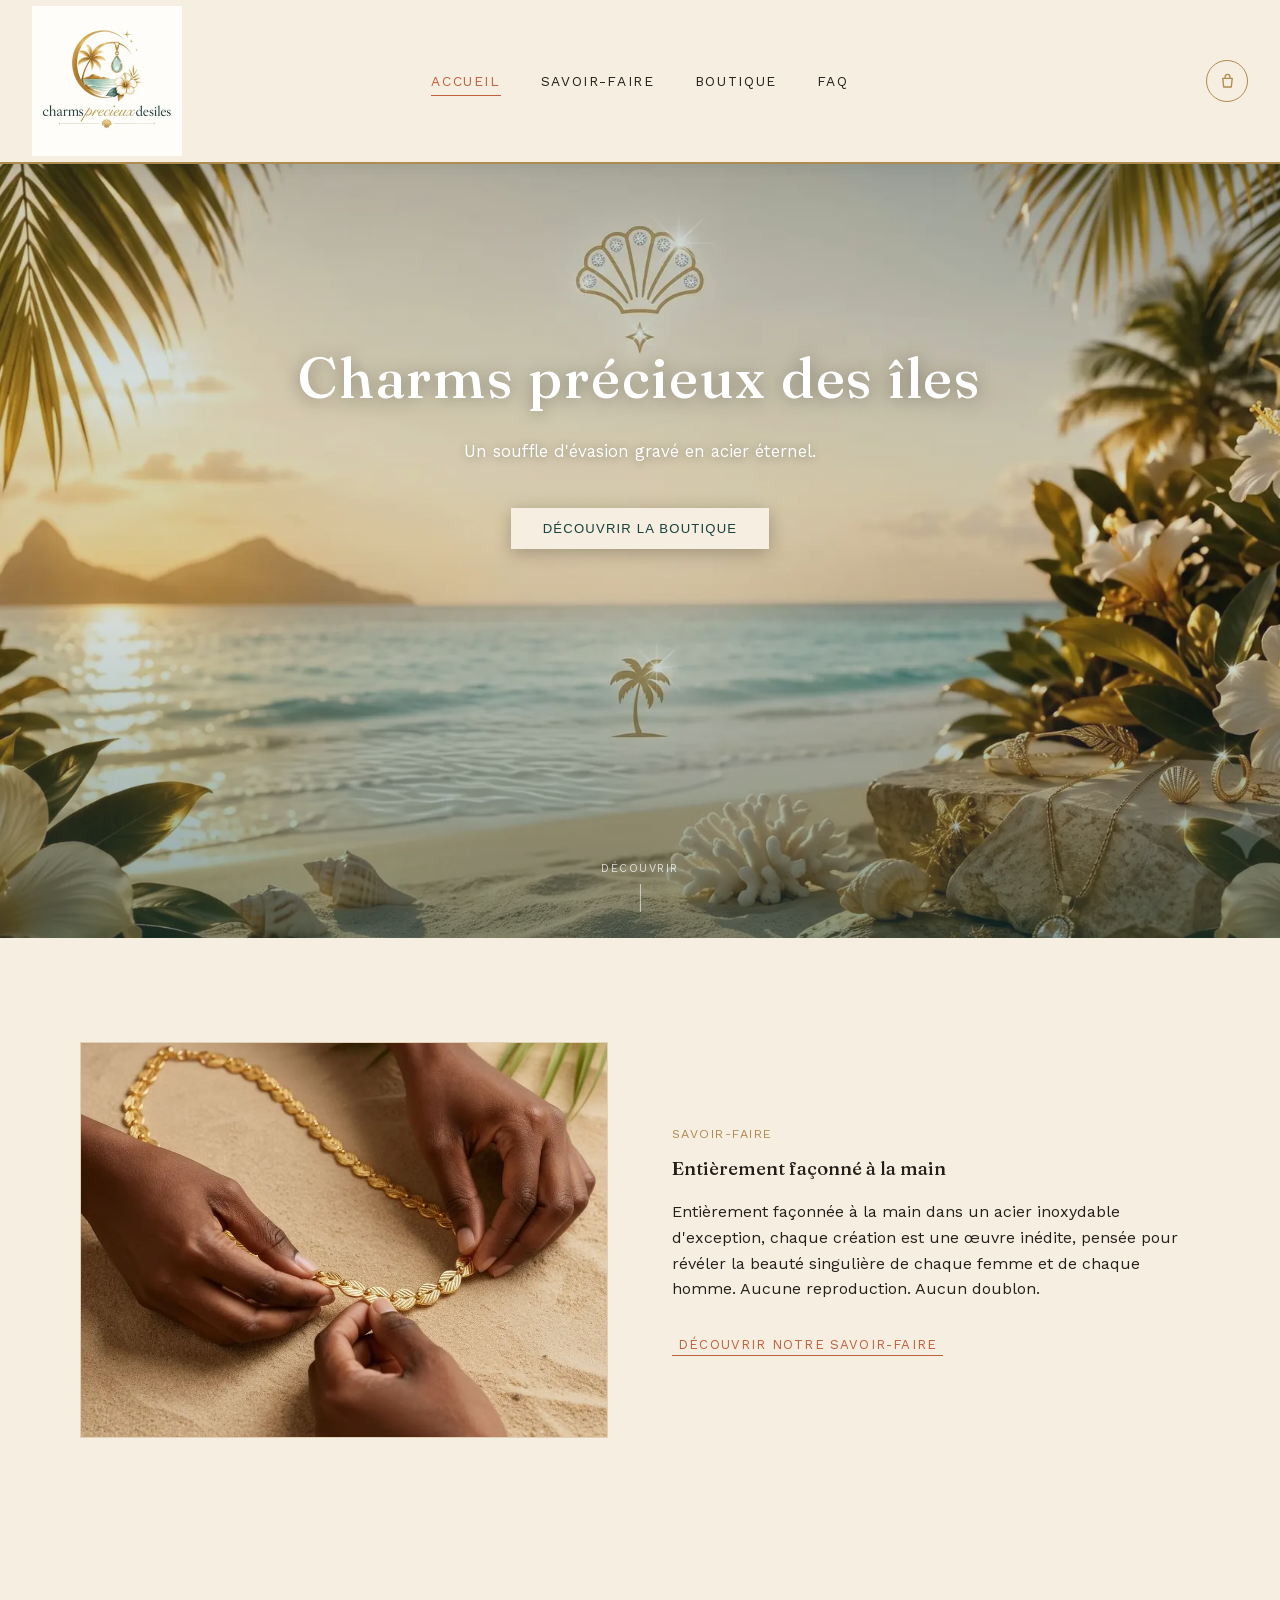
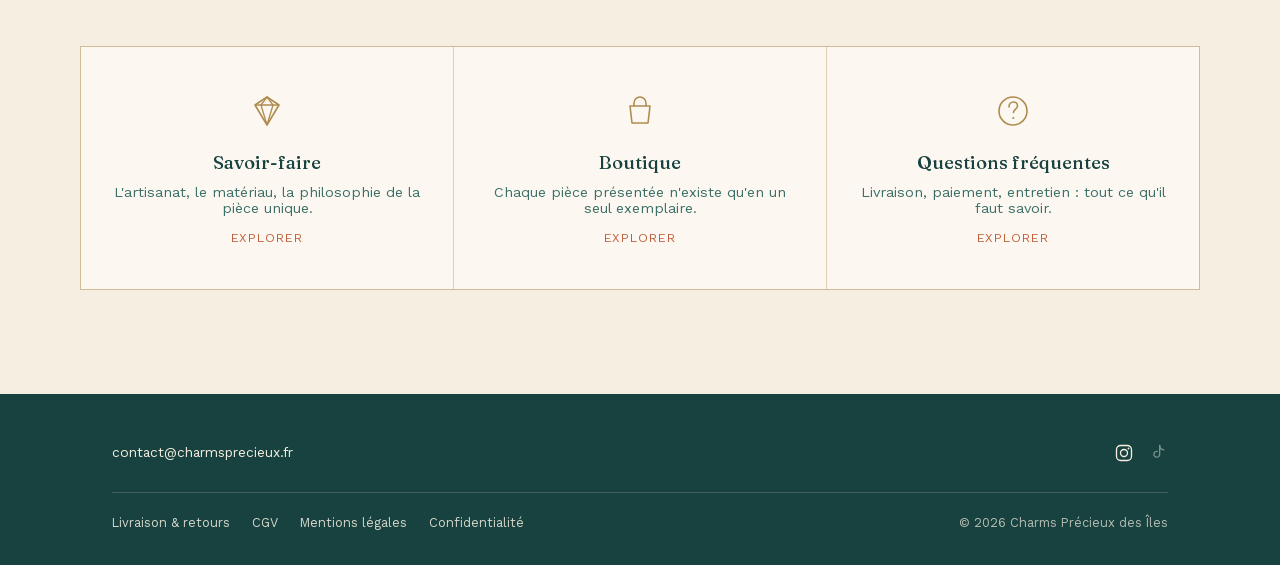
==== commit f6689191: "Images plus légères : vignettes WebP en boutique, photos de survol chargées à la demande - Boutique " ====
--- a/index.html
+++ b/index.html
@@ -7,9 +7,10 @@
 <meta name="description" content="Bijoux en acier inoxydable façonnés à la main en Martinique. Chaque pièce n'existe qu'en un seul exemplaire. Livraison en France métropolitaine et outre-mer.">
 <meta property="og:title" content="Charms Précieux des Îles">
 <meta property="og:description" content="Un souffle d'évasion gravé en acier éternel. Bijoux uniques faits main en Martinique.">
-<meta property="og:image" content="images/hero.jpg">
+<meta property="og:image" content="https://nilsgrosdesormeaux-png.github.io/charms-precieux-des-iles/images/hero.jpg">
 <meta property="og:type" content="website">
 <link rel="icon" type="image/jpeg" href="images/logo.jpg">
+<link rel="preload" href="images/hero.webp" as="image" fetchpriority="high">
 <link rel="preload" href="fonts/Fraunces-normal-latin.woff2" as="font" type="font/woff2" crossorigin>
 <link rel="stylesheet" href="fonts/fonts.css">
 <link rel="stylesheet" href="style.css">
@@ -19,7 +20,7 @@
 <header>
   <div class="nav">
     <button class="marque" onclick="afficherPage('accueil')" aria-label="Accueil">
-      <img src="images/logo.jpg" alt="Charms Précieux des Îles" width="150" height="150">
+      <img src="images/logo.webp" alt="Charms Précieux des Îles" width="150" height="150">
     </button>
     <div class="liens">
       <button data-page="accueil" onclick="afficherPage('accueil')">Accueil</button>
@@ -40,7 +41,7 @@
 <!-- ==================== ACCUEIL ==================== -->
 <div class="page actif" id="page-accueil">
   <div class="hero">
-    <img src="images/hero.jpg" alt="Coucher de soleil sur l'océan, îles" fetchpriority="high">
+    <img src="images/hero.webp" alt="Coucher de soleil sur l'océan, îles" fetchpriority="high">
     <div class="hero-contenu">
       <h1>Charms précieux des îles</h1>
       <p>Un souffle d'évasion gravé en acier éternel.</p>
@@ -52,7 +53,7 @@
   <div class="teaser-sf contenu-max reveal">
     <div class="teaser-grille">
       <div class="teaser-image">
-        <img src="images/faconnage.jpg" alt="Façonnage à la main d'un bijou en acier" loading="lazy">
+        <img src="images/faconnage.webp" alt="Façonnage à la main d'un bijou en acier" loading="lazy">
       </div>
       <div>
         <span class="eyebrow">Savoir-faire</span>
@@ -98,7 +99,7 @@
   <div class="bloc reveal">
     <div class="contenu-max bloc-grille">
       <div class="illustration">
-        <img src="images/faconnage.jpg" alt="Façonnage à la main d'un bijou en acier" loading="lazy">
+        <img src="images/faconnage.webp" alt="Façonnage à la main d'un bijou en acier" loading="lazy">
       </div>
       <div>
         <div class="eyebrow">L'artisanat au fil de l'eau</div>
@@ -118,7 +119,7 @@
         <p>Nous capturons cette essence pour vous l'offrir, afin qu'un souffle de vacances et de soleil vous accompagne partout, à chaque instant.</p>
       </div>
       <div class="illustration">
-        <img src="images/savoir-faire-1.jpg" alt="Corail et perles sur le sable, île en arrière-plan" loading="lazy">
+        <img src="images/savoir-faire-1.webp" alt="Corail et perles sur le sable, île en arrière-plan" loading="lazy">
       </div>
     </div>
   </div>
@@ -126,7 +127,7 @@
   <div class="bloc reveal">
     <div class="contenu-max bloc-grille">
       <div class="illustration">
-        <img src="images/savoir-faire-2.jpg" alt="Outils d'orfèvre, perles et breloques sur bois, plage en arrière-plan" loading="lazy">
+        <img src="images/savoir-faire-2.webp" alt="Outils d'orfèvre, perles et breloques sur bois, plage en arrière-plan" loading="lazy">
       </div>
       <div>
         <div class="eyebrow">L'exclusivité</div>
@@ -150,7 +151,7 @@
         </ul>
       </div>
       <div class="illustration">
-        <img src="images/savoir-faire-3.jpg" alt="Façonnage à la main de chaînes en acier inoxydable, plage en arrière-plan" loading="lazy">
+        <img src="images/savoir-faire-3.webp" alt="Façonnage à la main de chaînes en acier inoxydable, plage en arrière-plan" loading="lazy">
       </div>
     </div>
   </div>
@@ -158,7 +159,7 @@
   <div class="bloc reveal">
     <div class="contenu-max bloc-grille">
       <div class="illustration">
-        <img src="images/savoir-faire-4.jpg" alt="Coquillages, perles et pierres naturelles sur bois" loading="lazy">
+        <img src="images/savoir-faire-4.webp" alt="Coquillages, perles et pierres naturelles sur bois" loading="lazy">
       </div>
       <div>
         <div class="eyebrow">Les trésors de la nature</div>
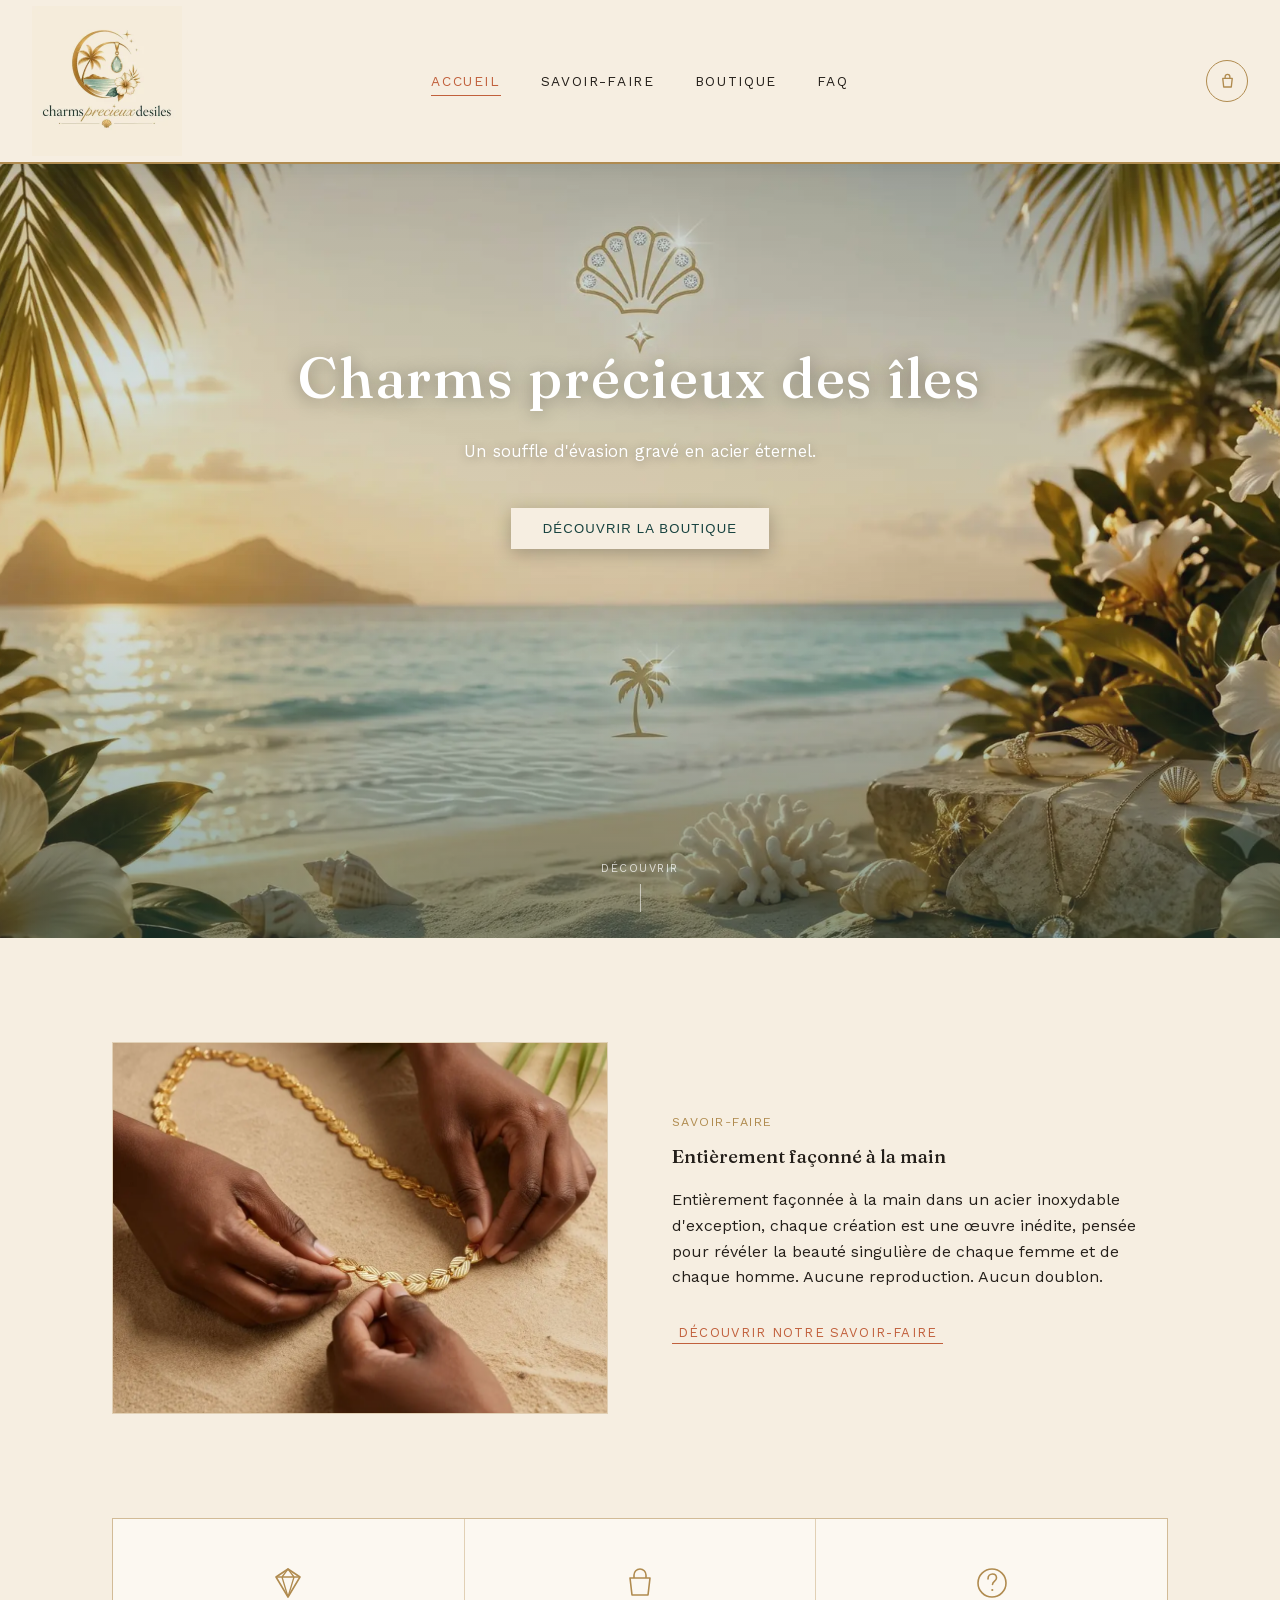
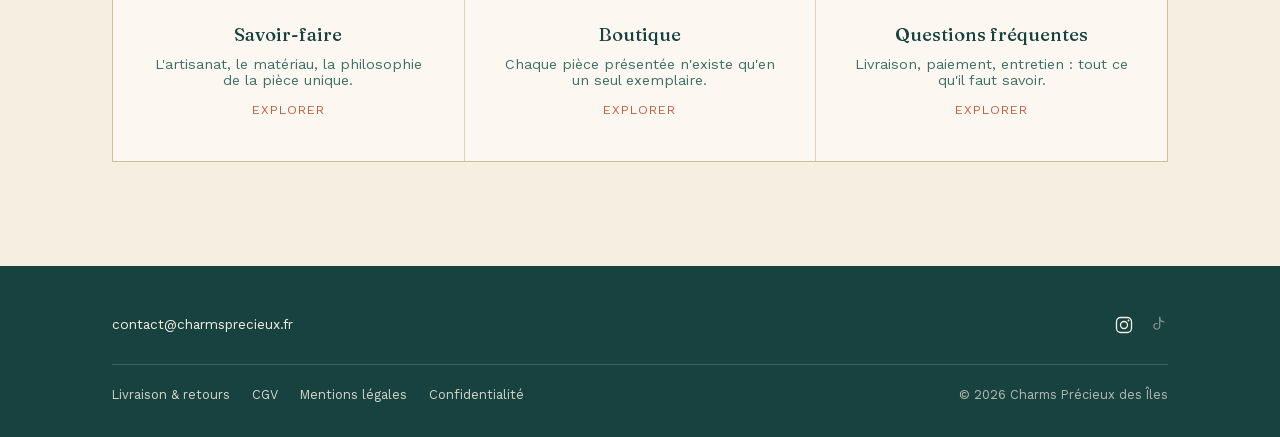
==== commit 268adf10: "Accueil : images de secours JPG, contenu visible même sans JavaScript, alignements corrigés - <pictu" ====
--- a/index.html
+++ b/index.html
@@ -3,24 +3,25 @@
 <head>
 <meta charset="UTF-8">
 <meta name="viewport" content="width=device-width, initial-scale=1.0">
-<title>Charms Précieux des Îles · Bijoux uniques faits main en Martinique</title>
-<meta name="description" content="Bijoux en acier inoxydable façonnés à la main en Martinique. Chaque pièce n'existe qu'en un seul exemplaire. Livraison en France métropolitaine et outre-mer.">
+<title>Charms Précieux des Îles · Bijoux uniques faits main, inspirés des îles</title>
+<meta name="description" content="Bijoux en acier inoxydable façonnés à la main, inspirés de la Martinique et des Caraïbes. Chaque pièce n'existe qu'en un seul exemplaire. Livraison en France métropolitaine et outre-mer.">
 <meta property="og:title" content="Charms Précieux des Îles">
-<meta property="og:description" content="Un souffle d'évasion gravé en acier éternel. Bijoux uniques faits main en Martinique.">
+<meta property="og:description" content="Un souffle d'évasion gravé en acier éternel. Bijoux uniques faits main, inspirés des Caraïbes.">
 <meta property="og:image" content="https://nilsgrosdesormeaux-png.github.io/charms-precieux-des-iles/images/hero.jpg">
 <meta property="og:type" content="website">
 <link rel="icon" type="image/jpeg" href="images/logo.jpg">
-<link rel="preload" href="images/hero.webp" as="image" fetchpriority="high">
+<link rel="preload" href="images/hero.webp" as="image" type="image/webp" fetchpriority="high">
 <link rel="preload" href="fonts/Fraunces-normal-latin.woff2" as="font" type="font/woff2" crossorigin>
 <link rel="stylesheet" href="fonts/fonts.css">
 <link rel="stylesheet" href="style.css">
+<script>document.documentElement.classList.add("js")</script>
 </head>
 <body>
 
 <header>
   <div class="nav">
     <button class="marque" onclick="afficherPage('accueil')" aria-label="Accueil">
-      <img src="images/logo.webp" alt="Charms Précieux des Îles" width="150" height="150">
+      <picture><source srcset="images/logo.webp" type="image/webp"><img src="images/logo.jpg" alt="Charms Précieux des Îles" width="150" height="150"></picture>
     </button>
     <div class="liens">
       <button data-page="accueil" onclick="afficherPage('accueil')">Accueil</button>
@@ -41,7 +42,7 @@
 <!-- ==================== ACCUEIL ==================== -->
 <div class="page actif" id="page-accueil">
   <div class="hero">
-    <img src="images/hero.webp" alt="Coucher de soleil sur l'océan, îles" fetchpriority="high">
+    <picture><source srcset="images/hero.webp" type="image/webp"><img src="images/hero.jpg" alt="Coucher de soleil sur l'océan, îles" fetchpriority="high"></picture>
     <div class="hero-contenu">
       <h1>Charms précieux des îles</h1>
       <p>Un souffle d'évasion gravé en acier éternel.</p>
@@ -53,7 +54,7 @@
   <div class="teaser-sf contenu-max reveal">
     <div class="teaser-grille">
       <div class="teaser-image">
-        <img src="images/faconnage.webp" alt="Façonnage à la main d'un bijou en acier" loading="lazy">
+        <picture><source srcset="images/faconnage.webp" type="image/webp"><img src="images/faconnage.jpg" alt="Façonnage à la main d'un bijou en acier" loading="lazy"></picture>
       </div>
       <div>
         <span class="eyebrow">Savoir-faire</span>
@@ -99,7 +100,7 @@
   <div class="bloc reveal">
     <div class="contenu-max bloc-grille">
       <div class="illustration">
-        <img src="images/faconnage.webp" alt="Façonnage à la main d'un bijou en acier" loading="lazy">
+        <picture><source srcset="images/faconnage.webp" type="image/webp"><img src="images/faconnage.jpg" alt="Façonnage à la main d'un bijou en acier" loading="lazy"></picture>
       </div>
       <div>
         <div class="eyebrow">L'artisanat au fil de l'eau</div>
@@ -119,7 +120,7 @@
         <p>Nous capturons cette essence pour vous l'offrir, afin qu'un souffle de vacances et de soleil vous accompagne partout, à chaque instant.</p>
       </div>
       <div class="illustration">
-        <img src="images/savoir-faire-1.webp" alt="Corail et perles sur le sable, île en arrière-plan" loading="lazy">
+        <picture><source srcset="images/savoir-faire-1.webp" type="image/webp"><img src="images/savoir-faire-1.jpg" alt="Corail et perles sur le sable, île en arrière-plan" loading="lazy"></picture>
       </div>
     </div>
   </div>
@@ -127,7 +128,7 @@
   <div class="bloc reveal">
     <div class="contenu-max bloc-grille">
       <div class="illustration">
-        <img src="images/savoir-faire-2.webp" alt="Outils d'orfèvre, perles et breloques sur bois, plage en arrière-plan" loading="lazy">
+        <picture><source srcset="images/savoir-faire-2.webp" type="image/webp"><img src="images/savoir-faire-2.jpg" alt="Outils d'orfèvre, perles et breloques sur bois, plage en arrière-plan" loading="lazy"></picture>
       </div>
       <div>
         <div class="eyebrow">L'exclusivité</div>
@@ -151,7 +152,7 @@
         </ul>
       </div>
       <div class="illustration">
-        <img src="images/savoir-faire-3.webp" alt="Façonnage à la main de chaînes en acier inoxydable, plage en arrière-plan" loading="lazy">
+        <picture><source srcset="images/savoir-faire-3.webp" type="image/webp"><img src="images/savoir-faire-3.jpg" alt="Façonnage à la main de chaînes en acier inoxydable, plage en arrière-plan" loading="lazy"></picture>
       </div>
     </div>
   </div>
@@ -159,7 +160,7 @@
   <div class="bloc reveal">
     <div class="contenu-max bloc-grille">
       <div class="illustration">
-        <img src="images/savoir-faire-4.webp" alt="Coquillages, perles et pierres naturelles sur bois" loading="lazy">
+        <picture><source srcset="images/savoir-faire-4.webp" type="image/webp"><img src="images/savoir-faire-4.jpg" alt="Coquillages, perles et pierres naturelles sur bois" loading="lazy"></picture>
       </div>
       <div>
         <div class="eyebrow">Les trésors de la nature</div>
@@ -224,7 +225,7 @@
     </details>
     <details class="faq-item">
       <summary>Quels moyens de paiement acceptez-vous ?</summary>
-      <p>Le paiement se fait par carte bancaire, sur une page de paiement sécurisée Stripe : il suffit de cliquer sur « Acheter cette pièce ». Nous n'avons jamais accès à vos coordonnées bancaires. Pour une pièce qui n'affiche pas encore ce bouton, ajoutez-la au panier et envoyez-nous votre demande par e-mail : nous vous répondons avec un lien de paiement.</p>
+      <p>Le paiement se fait par carte bancaire, sur une page de paiement sécurisée Stripe : ajoutez vos pièces au panier, choisissez votre zone de livraison, puis cliquez sur « Payer par carte ». Selon votre appareil, Apple Pay ou Google Pay peuvent aussi être proposés. Nous n'avons jamais accès à vos coordonnées bancaires.</p>
     </details>
     <details class="faq-item">
       <summary>Puis-je changer d'avis et retourner ma commande ?</summary>
@@ -253,15 +254,15 @@
     <h3>Éditeur du site</h3>
     <p>Le présent site est édité par :</p>
     <ul>
-      <li><strong><span class="a-completer">[À COMPLÉTER : Prénom NOM]</span> (EI)</strong>, entrepreneur individuel, exerçant sous le nom commercial « Charms Précieux des Îles »</li>
-      <li>Adresse : <span class="a-completer">[À COMPLÉTER : adresse postale complète]</span></li>
-      <li>SIREN : <span class="a-completer">[À COMPLÉTER : 9 chiffres]</span></li>
-      <li>Immatriculation : <span class="a-completer">[À COMPLÉTER : Registre national des entreprises (RNE), ou autre mention indiquée sur l'avis de situation INSEE]</span></li>
+      <li><strong>Kinsy Barru (EI)</strong>, entrepreneur individuel, exerçant sous le nom commercial « Charms Précieux des Îles »</li>
+      <li>Adresse : 2 place Jean V, 44000 Nantes, France</li>
+      <li>SIREN : 132 284 175</li>
+      <li>Immatriculée au Registre national des entreprises (RNE) depuis le 18 novembre 2026, code APE 32.13Z</li>
       <li>TVA : TVA non applicable, art. 293 B du CGI <span class="a-completer">[À CONFIRMER : uniquement si l'entreprise est en franchise de TVA]</span></li>
       <li>E-mail : <a href="mailto:contact@charmsprecieux.fr">contact@charmsprecieux.fr</a></li>
       <li>Téléphone : <span class="a-completer">[À COMPLÉTER]</span></li>
     </ul>
-    <p>Directrice ou directeur de la publication : <span class="a-completer">[À COMPLÉTER : Prénom NOM]</span>.</p>
+    <p>Directrice de la publication : Kinsy Barru.</p>
 
     <h3>Hébergement</h3>
     <p>Le site est hébergé par <strong>GitHub, Inc.</strong> (service GitHub Pages), 88 Colin P. Kelly Jr. Street, San Francisco, CA 94107, États-Unis. Téléphone : <span class="a-completer">[À VÉRIFIER : +1 877 448 4820]</span>.</p>
@@ -296,8 +297,8 @@
     <p>Les prix sont indiqués en euros, toutes taxes comprises. <span class="a-completer">[À CONFIRMER : TVA non applicable, art. 293 B du CGI.]</span> Les frais de livraison s'ajoutent au prix. Leur montant est affiché sur la page <a href="#livraison-retours" data-page="livraison-retours">Livraison &amp; retours</a> et sur la page de paiement, avant toute validation. Le prix applicable est celui affiché au moment de la commande.</p>
 
     <h3>4. Commande</h3>
-    <p>Le Client choisit une pièce et clique sur « Acheter cette pièce ». Il est alors dirigé vers une page de paiement sécurisée, sur laquelle il renseigne ses coordonnées et son adresse de livraison, vérifie le récapitulatif (pièce, prix, frais de livraison, total) puis valide son paiement. La commande est ferme dès la validation du paiement. Une confirmation est envoyée par e-mail.</p>
-    <p>Le Client peut aussi demander une pièce par e-mail. Une proposition de commande et un lien de paiement lui sont alors adressés. La vente est conclue au paiement.</p>
+    <p>Le Client ajoute une ou plusieurs pièces à son panier, choisit sa zone de livraison, vérifie le récapitulatif (pièces, prix, frais de livraison, total) puis clique sur « Payer par carte ». Il est alors dirigé vers une page de paiement sécurisée, sur laquelle il renseigne ses coordonnées et son adresse de livraison avant de valider son paiement. La commande est ferme dès la validation du paiement. Une confirmation est envoyée par e-mail.</p>
+    <p>Pendant le paiement, les pièces du panier sont réservées au Client pendant 30 minutes environ. Si le paiement n'est pas finalisé, elles redeviennent disponibles.</p>
     <p>Chaque pièce étant unique, si deux commandes portent sur la même pièce, seule la première payée est retenue. L'autre Client est prévenu sans délai et intégralement remboursé, au plus tard sous 14 jours.</p>
 
     <h3>5. Paiement</h3>
@@ -309,7 +310,7 @@
     <h3>7. Droit de rétractation</h3>
     <p>Conformément aux articles L221-18 et suivants du Code de la consommation, le Client dispose d'un délai de <strong>14 jours à compter de la réception</strong> de sa commande pour se rétracter, sans avoir à motiver sa décision.</p>
     <h4>Comment se rétracter</h4>
-    <p>Le Client informe le Vendeur de sa décision avant l'expiration du délai par une déclaration dénuée d'ambiguïté, par e-mail à <a href="mailto:contact@charmsprecieux.fr">contact@charmsprecieux.fr</a> ou par courrier, en utilisant s'il le souhaite le formulaire figurant en fin de CGV. Il renvoie ensuite la pièce, au plus tard 14 jours après avoir communiqué sa décision, à l'adresse : <span class="a-completer">[À COMPLÉTER : adresse de retour]</span>.</p>
+    <p>Le Client informe le Vendeur de sa décision avant l'expiration du délai par une déclaration dénuée d'ambiguïté, par e-mail à <a href="mailto:contact@charmsprecieux.fr">contact@charmsprecieux.fr</a> ou par courrier, en utilisant s'il le souhaite le formulaire figurant en fin de CGV. Il renvoie ensuite la pièce, au plus tard 14 jours après avoir communiqué sa décision, à l'adresse : Charms Précieux des Îles, 2 place Jean V, 44000 Nantes.</p>
     <h4>Frais et état du retour</h4>
     <p>Les frais de renvoi sont à la charge du Client. <span class="a-completer">[À CONFIRMER : ou « pris en charge par le Vendeur »]</span> La pièce doit être retournée complète, dans son emballage d'origine si possible, et soigneusement protégée. La responsabilité du Client peut être engagée en cas de dépréciation résultant de manipulations autres que celles nécessaires pour établir la nature et les caractéristiques de la pièce.</p>
     <h4>Remboursement</h4>
@@ -339,7 +340,7 @@
     <h3>Annexe : formulaire de rétractation</h3>
     <div class="encadre">
       <p><em>Veuillez compléter et renvoyer le présent formulaire uniquement si vous souhaitez vous rétracter du contrat.</em></p>
-      <p>À l'attention de <span class="a-completer">[Prénom NOM]</span>, Charms Précieux des Îles, <span class="a-completer">[adresse]</span>, contact@charmsprecieux.fr :</p>
+      <p>À l'attention de Kinsy Barru, Charms Précieux des Îles, 2 place Jean V, 44000 Nantes, contact@charmsprecieux.fr :</p>
       <p>Je vous notifie par la présente ma rétractation du contrat portant sur la vente du bien ci-dessous :<br>
       Nom de la pièce :<br>
       Commandée le : &nbsp;&nbsp;&nbsp;&nbsp; / reçue le :<br>
@@ -361,7 +362,7 @@
     <p class="maj">Dernière mise à jour : novembre 2026</p>
 
     <h3>Qui est responsable de vos données ?</h3>
-    <p><span class="a-completer">[À COMPLÉTER : Prénom NOM]</span>, entrepreneur individuel exerçant sous le nom « Charms Précieux des Îles » (coordonnées complètes dans les <a href="#mentions-legales" data-page="mentions-legales">mentions légales</a>). Contact : <a href="mailto:contact@charmsprecieux.fr">contact@charmsprecieux.fr</a>.</p>
+    <p>Kinsy Barru, entrepreneur individuel (SIREN 132 284 175) exerçant sous le nom « Charms Précieux des Îles » (coordonnées complètes dans les <a href="#mentions-legales" data-page="mentions-legales">mentions légales</a>). Contact : <a href="mailto:contact@charmsprecieux.fr">contact@charmsprecieux.fr</a>.</p>
 
     <h3>Quelles données, pourquoi, combien de temps ?</h3>
     <table>
@@ -403,16 +404,15 @@
     <p class="maj">Dernière mise à jour : novembre 2026</p>
 
     <h3>Où livrons-nous ?</h3>
-    <p>Partout en France : métropole (Corse comprise) et outre-mer. Les pièces sont expédiées depuis <span class="a-completer">[À COMPLÉTER : la Martinique ?]</span>, soigneusement emballées, avec un numéro de suivi envoyé par e-mail.</p>
+    <p>Partout en France : métropole (Corse comprise) et outre-mer. Les pièces sont expédiées depuis Nantes, soigneusement emballées, avec un numéro de suivi envoyé par e-mail.</p>
 
     <h3>Frais et délais</h3>
     <table>
       <tr><th>Destination</th><th>Frais</th><th>Délai indicatif après expédition</th></tr>
-      <tr><td>Martinique</td><td><span class="a-completer">[À COMPLÉTER] €</span></td><td><span class="a-completer">[À COMPLÉTER] jours ouvrés</span></td></tr>
-      <tr><td>Autres départements et régions d'outre-mer</td><td><span class="a-completer">[À COMPLÉTER] €</span></td><td><span class="a-completer">[À COMPLÉTER] jours ouvrés</span></td></tr>
-      <tr><td>France métropolitaine</td><td><span class="a-completer">[À COMPLÉTER] €</span></td><td><span class="a-completer">[À COMPLÉTER] jours ouvrés</span></td></tr>
+      <tr><td>France métropolitaine (Corse comprise)</td><td><span class="a-completer">[À COMPLÉTER] €</span></td><td><span class="a-completer">[À COMPLÉTER] jours ouvrés</span></td></tr>
+      <tr><td>Outre-mer (Martinique, Guadeloupe, Guyane, La Réunion, Mayotte…)</td><td><span class="a-completer">[À COMPLÉTER] €</span></td><td><span class="a-completer">[À COMPLÉTER] jours ouvrés</span></td></tr>
     </table>
-    <p>Les commandes sont préparées et expédiées sous <span class="a-completer">[À COMPLÉTER : ex. 2 à 3]</span> jours ouvrés. Les frais exacts sont toujours affichés sur la page de paiement, avant validation. Selon la destination, des taxes ou formalités locales peuvent s'appliquer aux envois entre territoires <span class="a-completer">[À VÉRIFIER avec le transporteur]</span>.</p>
+    <p>Les commandes sont préparées et expédiées sous <span class="a-completer">[À COMPLÉTER : ex. 2 à 3]</span> jours ouvrés. Les frais exacts sont toujours affichés sur la page de paiement, avant validation. <strong>Outre-mer :</strong> les envois vers les départements d'outre-mer passent en douane. Des taxes locales (octroi de mer, TVA locale) peuvent être réclamées à la réception par le transporteur, selon la valeur du colis <span class="a-completer">[À VÉRIFIER avec La Poste / Info Douane Service : montant et qui les paie]</span>.</p>
 
     <h3>À la réception</h3>
     <p>Si le colis semble abîmé, refusez-le ou émettez des réserves auprès du transporteur, prenez des photos et écrivez-nous à <a href="mailto:contact@charmsprecieux.fr">contact@charmsprecieux.fr</a> : nous trouverons une solution.</p>
@@ -428,6 +428,16 @@
     <h3>Un défaut ?</h3>
     <p>Si votre bijou présente un défaut, vous bénéficiez des garanties légales décrites dans nos <a href="#cgv" data-page="cgv">conditions générales de vente</a>. Écrivez-nous avec une photo : nous réparons la pièce ou vous remboursons.</p>
   </div>
+</div>
+<!-- ==================== MERCI (retour après paiement) ==================== -->
+<div class="page" id="page-merci">
+  <div class="page-entete contenu-max reveal">
+    <div class="eyebrow" style="text-align:center;">Commande confirmée</div>
+    <h2>Merci pour votre commande</h2>
+    <p>Votre paiement a bien été reçu et un reçu vous a été envoyé par e-mail. Votre pièce unique est désormais à vous : nous la préparons avec soin et vous enverrons le numéro de suivi dès l'expédition.</p>
+    <button class="bouton-or" style="box-shadow:none; border:1px solid var(--or);" onclick="afficherPage('boutique')">Retour à la boutique</button>
+  </div>
+  <div style="height:var(--rythme)"></div>
 </div>
 </main>
 
@@ -485,11 +495,23 @@
     <h3>Votre sélection</h3>
     <p class="sous-titre">Ces pièces sont uniques : réservez-les vite.</p>
     <div id="liste-panier"></div>
-    <button class="bouton-principal" id="bouton-envoyer-panier" style="margin-top:16px; width:100%;" onclick="envoyerPanier()">Demander ces pièces par e-mail</button>
-    <p class="panier-note">Nous vous répondons avec la confirmation de disponibilité et un lien de paiement sécurisé.</p>
-  </div>
-</div>
-
+    <div id="bloc-paiement" style="display:none;">
+      <div class="panier-titre">Livraison</div>
+      <div id="choix-zone"></div>
+      <div class="totaux" id="totaux"></div>
+      <button class="bouton-principal" id="bouton-payer" style="width:100%;" onclick="payer()">Payer par carte</button>
+      <p class="panier-note">Paiement sécurisé par Stripe. Vous indiquerez votre adresse à l'étape suivante. En payant, vous acceptez nos <a href="#cgv" data-page="cgv">CGV</a>.</p>
+    </div>
+    <button class="bouton-principal" id="bouton-envoyer-panier" style="display:none; margin-top:16px; width:100%;" onclick="envoyerPanier()">Demander ces pièces par e-mail</button>
+    <p class="panier-message" id="panier-message" role="status"></p>
+  </div>
+</div>
+
+<script>
+  /* filet de sécurité : tout s'affiche même si un script échoue */
+  setTimeout(function () { document.querySelectorAll(".reveal").forEach(function (e) { e.classList.add("visible"); }); }, 2500);
+</script>
+<script src="config.js"></script>
 <script src="produits.js"></script>
 <script src="script.js"></script>
 </body>
--- a/style.css
+++ b/style.css
@@ -18,8 +18,8 @@
 .contenu-large { max-width: 1320px; margin: 0 auto; padding: 0 32px; }
 
 /* ---- REVEAL TRANSITIONS ---- */
-.reveal { opacity: 0; transform: translateY(24px); transition: opacity .7s cubic-bezier(.2,.7,.2,1), transform .7s cubic-bezier(.2,.7,.2,1); }
-.reveal.visible { opacity: 1; transform: translateY(0); }
+.js .reveal { opacity: 0; transform: translateY(24px); transition: opacity .7s cubic-bezier(.2,.7,.2,1), transform .7s cubic-bezier(.2,.7,.2,1); }
+.js .reveal.visible { opacity: 1; transform: translateY(0); }
 
 /* ---- HEADER ---- */
 header { position: sticky; top: 0; z-index: 20; background: var(--sable); border-bottom: 2px solid var(--or); box-shadow: 0 2px 14px rgba(23,66,63,0.08); }
@@ -72,7 +72,7 @@
 .citation blockquote { position: relative; z-index: 2; color: #fff; max-width: 46ch; margin: 0; padding: 0 24px; text-align: center; font-family: 'Fraunces', serif; font-style: italic; font-weight: 300; font-size: clamp(1.6rem, 3.4vw, 2.4rem); line-height: 1.35; }
 
 /* ---- Teaser savoir-faire (accueil) ---- */
-.teaser-sf { padding: var(--rythme) 0; }
+.teaser-sf { padding-top: var(--rythme); padding-bottom: var(--rythme); }
 .teaser-grille { display: grid; grid-template-columns: 1fr 1fr; gap: 64px; align-items: center; }
 .teaser-image { aspect-ratio: 4/3; overflow: hidden; border: 1px solid var(--ligne); }
 .teaser-image img { width: 100%; height: 100%; object-fit: cover; transition: transform .9s ease; }
@@ -80,7 +80,7 @@
 .lien-souligne { display: inline-block; margin-top: 18px; font-size: 0.82rem; letter-spacing: 0.09em; text-transform: uppercase; color: var(--corail); border-bottom: 1px solid var(--corail); padding-bottom: 3px; background: none; border-top: none; border-left: none; border-right: none; cursor: pointer; font-family: 'Work Sans', sans-serif; transition: opacity .3s ease; }
 .lien-souligne:hover { opacity: 0.7; }
 
-.trilogie { padding: var(--rythme) 0; }
+.trilogie { padding-top: var(--rythme); padding-bottom: var(--rythme); }
 .trilogie-grille { display: grid; grid-template-columns: repeat(3, 1fr); gap: 1px; background: var(--ligne); border: 1px solid var(--ligne); }
 .trilogie-carte { background: var(--sable-carte); padding: 44px 32px; text-align: center; border: none; cursor: pointer; font-family: 'Work Sans', sans-serif; transition: transform .35s ease, box-shadow .35s ease; position: relative; z-index: 1; }
 .trilogie-carte:hover { transform: translateY(-6px); box-shadow: 0 14px 30px rgba(23,66,63,0.14); }
@@ -90,7 +90,7 @@
 .trilogie-carte .mot { font-size: 0.78rem; letter-spacing: 0.08em; text-transform: uppercase; color: var(--corail); }
 
 /* ---- EN-TETE DE PAGE INTERNE ---- */
-.page-entete { padding: 64px 0 8px; text-align: center; }
+.page-entete { padding-top: 64px; padding-bottom: 8px; text-align: center; }
 .page-entete .eyebrow { text-transform: uppercase; letter-spacing: 0.12em; font-size: 0.78rem; color: var(--or); margin-bottom: 10px; }
 .page-entete h2 { font-size: clamp(1.8rem, 3vw, 2.3rem); color: var(--lagon); }
 .page-entete p { max-width: 56ch; margin: 16px auto 0; }
@@ -247,7 +247,7 @@
 .panier-note { font-size: 0.8rem; color: var(--lagon-clair); margin-top: 10px; }
 
 @media (max-width: 780px) {
-  .contenu-max, .contenu-large { padding: 0 20px; }
+  .contenu-max, .contenu-large { padding-left: 20px; padding-right: 20px; }
   .legal { padding: 16px 20px 72px; }
   .legal table { display: block; overflow-x: auto; font-size: 0.82rem; }
   .legal th, .legal td { min-width: 110px; }
@@ -263,6 +263,42 @@
   .fp-entete { padding: 14px 20px; }
 }
 @media (prefers-reduced-motion: reduce) {
-  .reveal { opacity: 1; transform: none; transition: none; }
+  .js .reveal { opacity: 1; transform: none; transition: none; }
   .hero img { animation: none; }
 }
+
+/* ---- PANIER : livraison et paiement ---- */
+.panier-titre { font-family: 'Fraunces', serif; color: var(--lagon); margin: 22px 0 10px; }
+.zone { display: flex; align-items: center; gap: 12px; padding: 12px; border: 1px solid var(--ligne); margin-bottom: 8px; cursor: pointer; background: #fff; font-size: 0.88rem; }
+.zone.choisie { border-color: var(--lagon); box-shadow: inset 0 0 0 1px var(--lagon); }
+.zone input { accent-color: var(--lagon); margin: 0; }
+.zone span:nth-of-type(1) { flex: 1; display: flex; flex-direction: column; }
+.zone small { color: var(--lagon-clair); font-size: 0.78rem; }
+.zone-prix { font-weight: 600; white-space: nowrap; }
+.totaux { margin: 16px 0; font-size: 0.9rem; }
+.totaux div { display: flex; justify-content: space-between; padding: 4px 0; }
+.totaux .total { border-top: 1px solid var(--ligne); margin-top: 6px; padding-top: 10px; font-weight: 600; font-size: 1.02rem; }
+.bouton-principal:disabled { opacity: 0.5; cursor: not-allowed; }
+.panier-message { font-size: 0.85rem; margin: 10px 0 0; color: var(--lagon); }
+.panier-message:empty { display: none; }
+.panier-message.erreur { color: var(--corail); }
+.panier-note a { color: var(--corail); }
+@media (max-width: 520px) {
+  .voile { padding: 10px; align-items: flex-end; }
+  .panneau { padding: 22px 18px; max-height: 94vh; }
+  .panneau .sous-titre { margin-bottom: 12px; }
+  .ligne-panier { padding: 6px 0; }
+  .panier-titre { margin: 14px 0 8px; }
+  .zone { padding: 10px; }
+}
+
+/* ---- Ajustements d'alignement ---- */
+.nav .marque img { mix-blend-mode: multiply; }          /* le fond blanc du logo se fond dans le sable */
+.teaser-sf + .trilogie { padding-top: 0; }               /* évite un double espace entre les deux blocs */
+picture { display: contents; }
+@media (max-width: 780px) {
+  :root { --rythme: 64px; }
+  .teaser-grille { gap: 28px; }
+  .hero-contenu { margin-top: 12vh; }
+  .hero img { object-position: center 40%; }
+}
